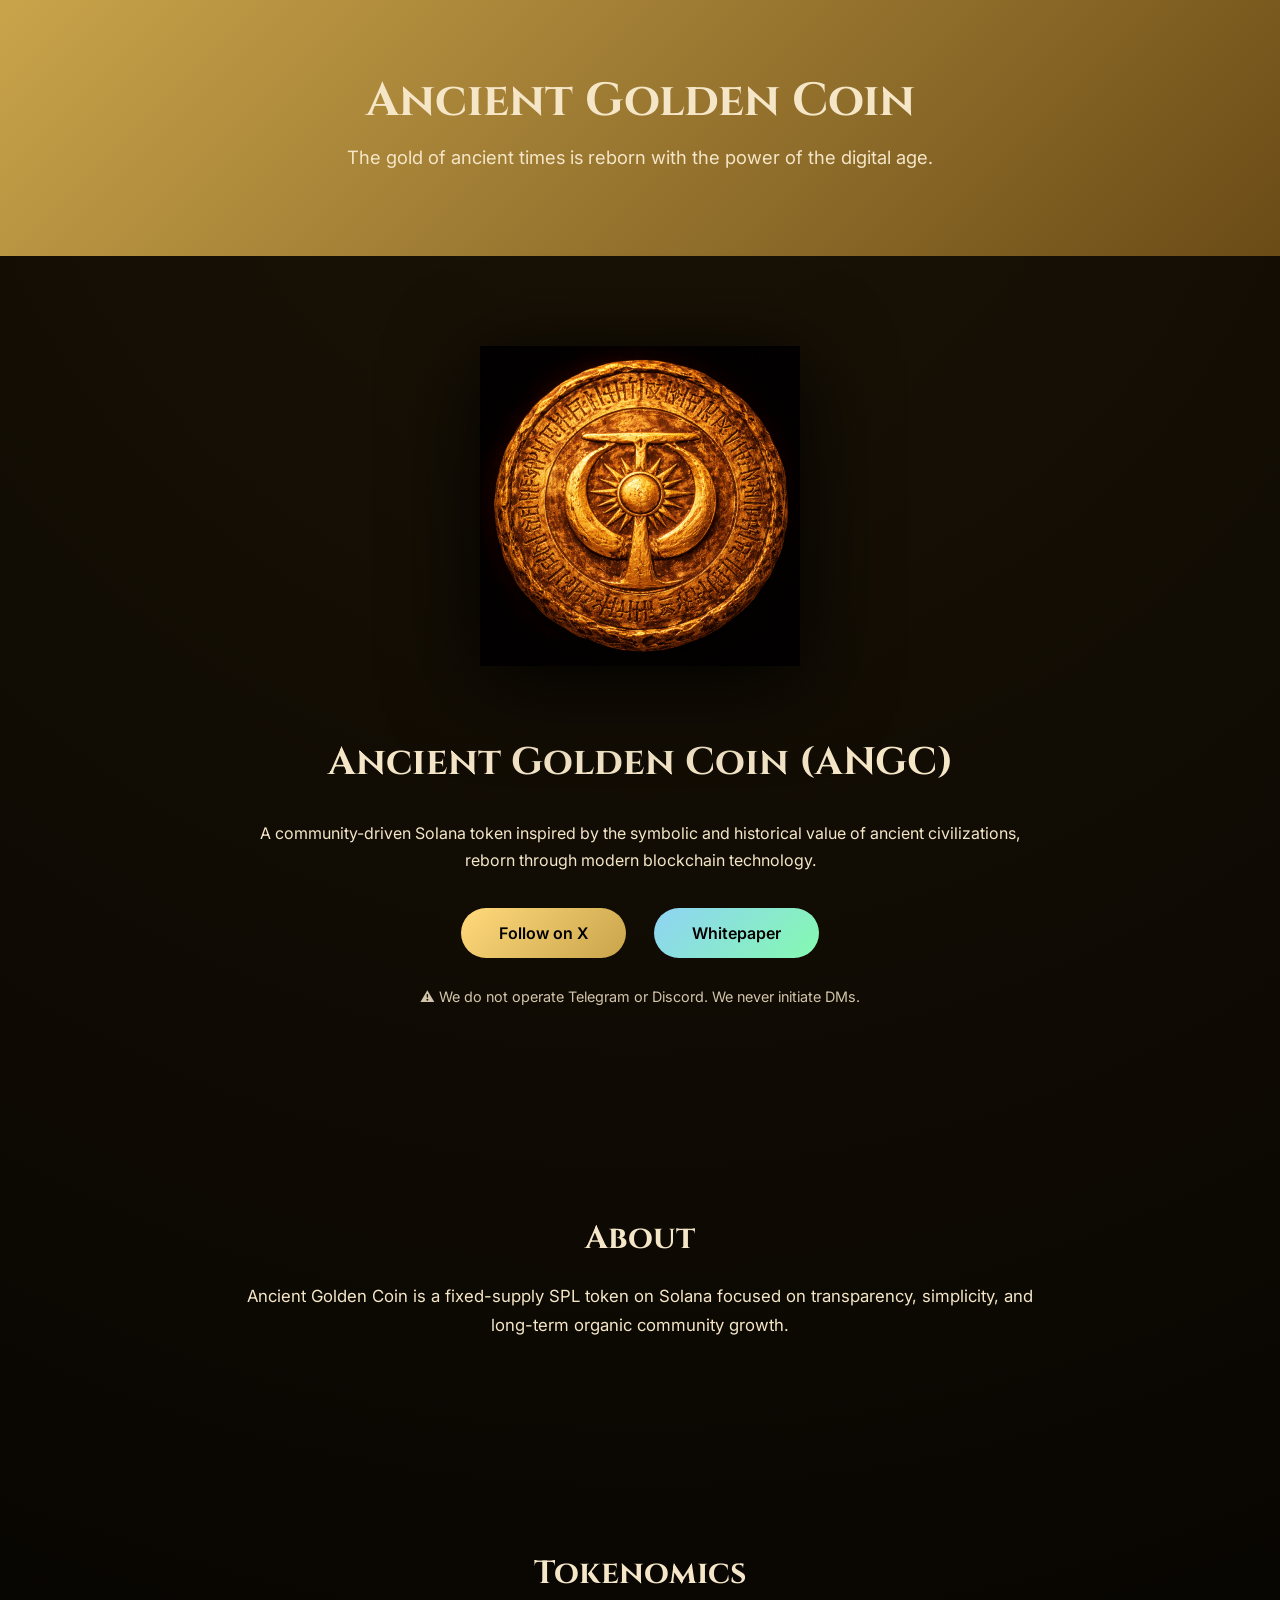
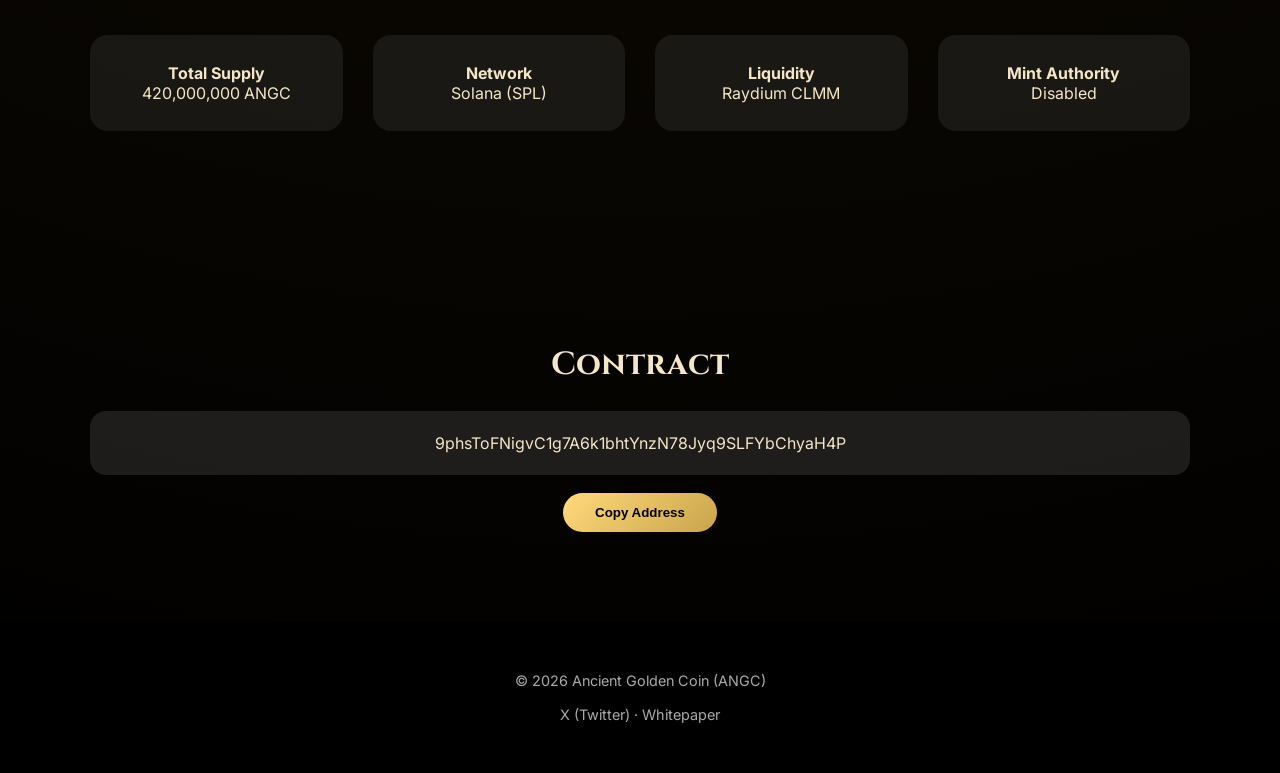
==== index.html @ f906098a "Create index.html" ====
<!DOCTYPE html>
<html lang="en">
<head>
<meta charset="UTF-8">

<title>Ancient Golden Coin (ANGC) | Solana Community Token</title>

<meta name="viewport" content="width=device-width, initial-scale=1.0">
<meta name="description" content="Ancient Golden Coin (ANGC) is a Solana-based community token inspired by ancient civilizations and the timeless value of gold.">
<meta name="keywords" content="Ancient Golden Coin, ANGC, Solana token, Solana meme coin, SPL token">

<!-- Open Graph / Social -->
<meta property="og:title" content="Ancient Golden Coin (ANGC)">
<meta property="og:description" content="A Solana-based community token inspired by ancient civilizations.">
<meta property="og:image" content="https://angccoin.com/logo.png">
<meta property="og:url" content="https://angccoin.com">
<meta name="twitter:card" content="summary_large_image">

<!-- Favicon -->
<link rel="icon" href="favicon.ico" type="image/x-icon">

<!-- Fonts -->
<link href="https://fonts.googleapis.com/css2?family=Cinzel:wght@600;700&family=Inter:wght@400;600&display=swap" rel="stylesheet">

<style>
body {
  margin: 0;
  font-family: 'Inter', sans-serif;
  background: radial-gradient(circle at top, #1b1306, #000);
  color: #f5e6c8;
}

header {
  background: linear-gradient(135deg, #c9a44b, #6b4b16);
  padding: 70px 20px;
  text-align: center;
}

header h1 {
  font-family: 'Cinzel', serif;
  font-size: 2.9rem;
  margin: 0;
}

header p {
  margin-top: 14px;
  font-size: 1.15rem;
}

section {
  padding: 90px 20px;
}

.container {
  max-width: 1100px;
  margin: auto;
  text-align: center;
}

.hero img {
  max-width: 320px;
  margin-bottom: 35px;
  filter: drop-shadow(0 16px 45px rgba(0,0,0,0.9));
}

.hero h2 {
  font-family: 'Cinzel', serif;
  font-size: 2.4rem;
}

.hero p {
  max-width: 760px;
  margin: 22px auto;
  line-height: 1.7;
}

.notice {
  font-size: 0.9rem;
  opacity: 0.85;
  margin-top: 18px;
}

.btn {
  display: inline-block;
  margin: 12px;
  padding: 15px 38px;
  border-radius: 999px;
  font-weight: 600;
  text-decoration: none;
  color: #000;
  background: linear-gradient(135deg, #ffd97b, #c9a44b);
}

.btn.alt {
  background: linear-gradient(135deg, #8fd3f4, #84fab0);
}

.section-title {
  font-family: 'Cinzel', serif;
  font-size: 2rem;
  margin-bottom: 22px;
}

.section-text {
  max-width: 820px;
  margin: auto;
  line-height: 1.7;
  font-size: 1.05rem;
}

.tokenomics {
  display: grid;
  grid-template-columns: repeat(auto-fit, minmax(240px, 1fr));
  gap: 30px;
  margin-top: 40px;
}

.token-box {
  background: rgba(255,255,255,0.07);
  padding: 28px;
  border-radius: 18px;
}

.contract-box {
  background: rgba(255,255,255,0.1);
  padding: 22px;
  border-radius: 16px;
  margin-top: 25px;
  word-break: break-all;
}

.copy-btn {
  margin-top: 18px;
  padding: 12px 32px;
  border: none;
  border-radius: 999px;
  font-weight: 600;
  cursor: pointer;
  background: linear-gradient(135deg, #ffd97b, #c9a44b);
}

.copy-btn:hover {
  opacity: 0.9;
}

footer {
  background: #000;
  padding: 50px 20px;
  text-align: center;
  font-size: 0.9rem;
  color: #aaa;
}

footer a {
  color: #aaa;
  text-decoration: none;
}
</style>
</head>

<body>

<header>
  <h1>Ancient Golden Coin</h1>
  <p>The gold of ancient times is reborn with the power of the digital age.</p>
</header>

<section class="hero">
  <div class="container">
    <img src="logo.png" alt="Ancient Golden Coin Logo">

    <h2>Ancient Golden Coin (ANGC)</h2>
    <p>
      A community-driven Solana token inspired by the symbolic and historical value
      of ancient civilizations, reborn through modern blockchain technology.
    </p>

    <a class="btn" href="https://x.com/angccoin" target="_blank">Follow on X</a>
    <a class="btn alt" href="https://angccoin.com/whitepaper.pdf" target="_blank">Whitepaper</a>

    <div class="notice">
      ⚠️ We do not operate Telegram or Discord. We never initiate DMs.
    </div>
  </div>
</section>

<section>
  <div class="container">
    <h3 class="section-title">About</h3>
    <p class="section-text">
      Ancient Golden Coin is a fixed-supply SPL token on Solana focused on transparency,
      simplicity, and long-term organic community growth.
    </p>
  </div>
</section>

<section>
  <div class="container">
    <h3 class="section-title">Tokenomics</h3>
    <div class="tokenomics">
      <div class="token-box"><strong>Total Supply</strong><br>420,000,000 ANGC</div>
      <div class="token-box"><strong>Network</strong><br>Solana (SPL)</div>
      <div class="token-box"><strong>Liquidity</strong><br>Raydium CLMM</div>
      <div class="token-box"><strong>Mint Authority</strong><br>Disabled</div>
    </div>
  </div>
</section>

<section>
  <div class="container">
    <h3 class="section-title">Contract</h3>
    <div class="contract-box" id="contract">
      9phsToFNigvC1g7A6k1bhtYnzN78Jyq9SLFYbChyaH4P
    </div>
    <button class="copy-btn" id="copyBtn" onclick="copyContract()">Copy Address</button>
  </div>
</section>

<footer>
  © 2026 Ancient Golden Coin (ANGC)<br><br>
  <a href="https://x.com/angccoin" target="_blank">X (Twitter)</a> ·
  <a href="https://angccoin.com/whitepaper.pdf" target="_blank">Whitepaper</a>
</footer>

<script>
function copyContract() {
  const text = document.getElementById("contract").innerText;
  navigator.clipboard.writeText(text);
  const btn = document.getElementById("copyBtn");
  btn.innerText = "Copied ✓";
  setTimeout(() => { btn.innerText = "Copy Address"; }, 2000);
}
</script>

</body>
</html>
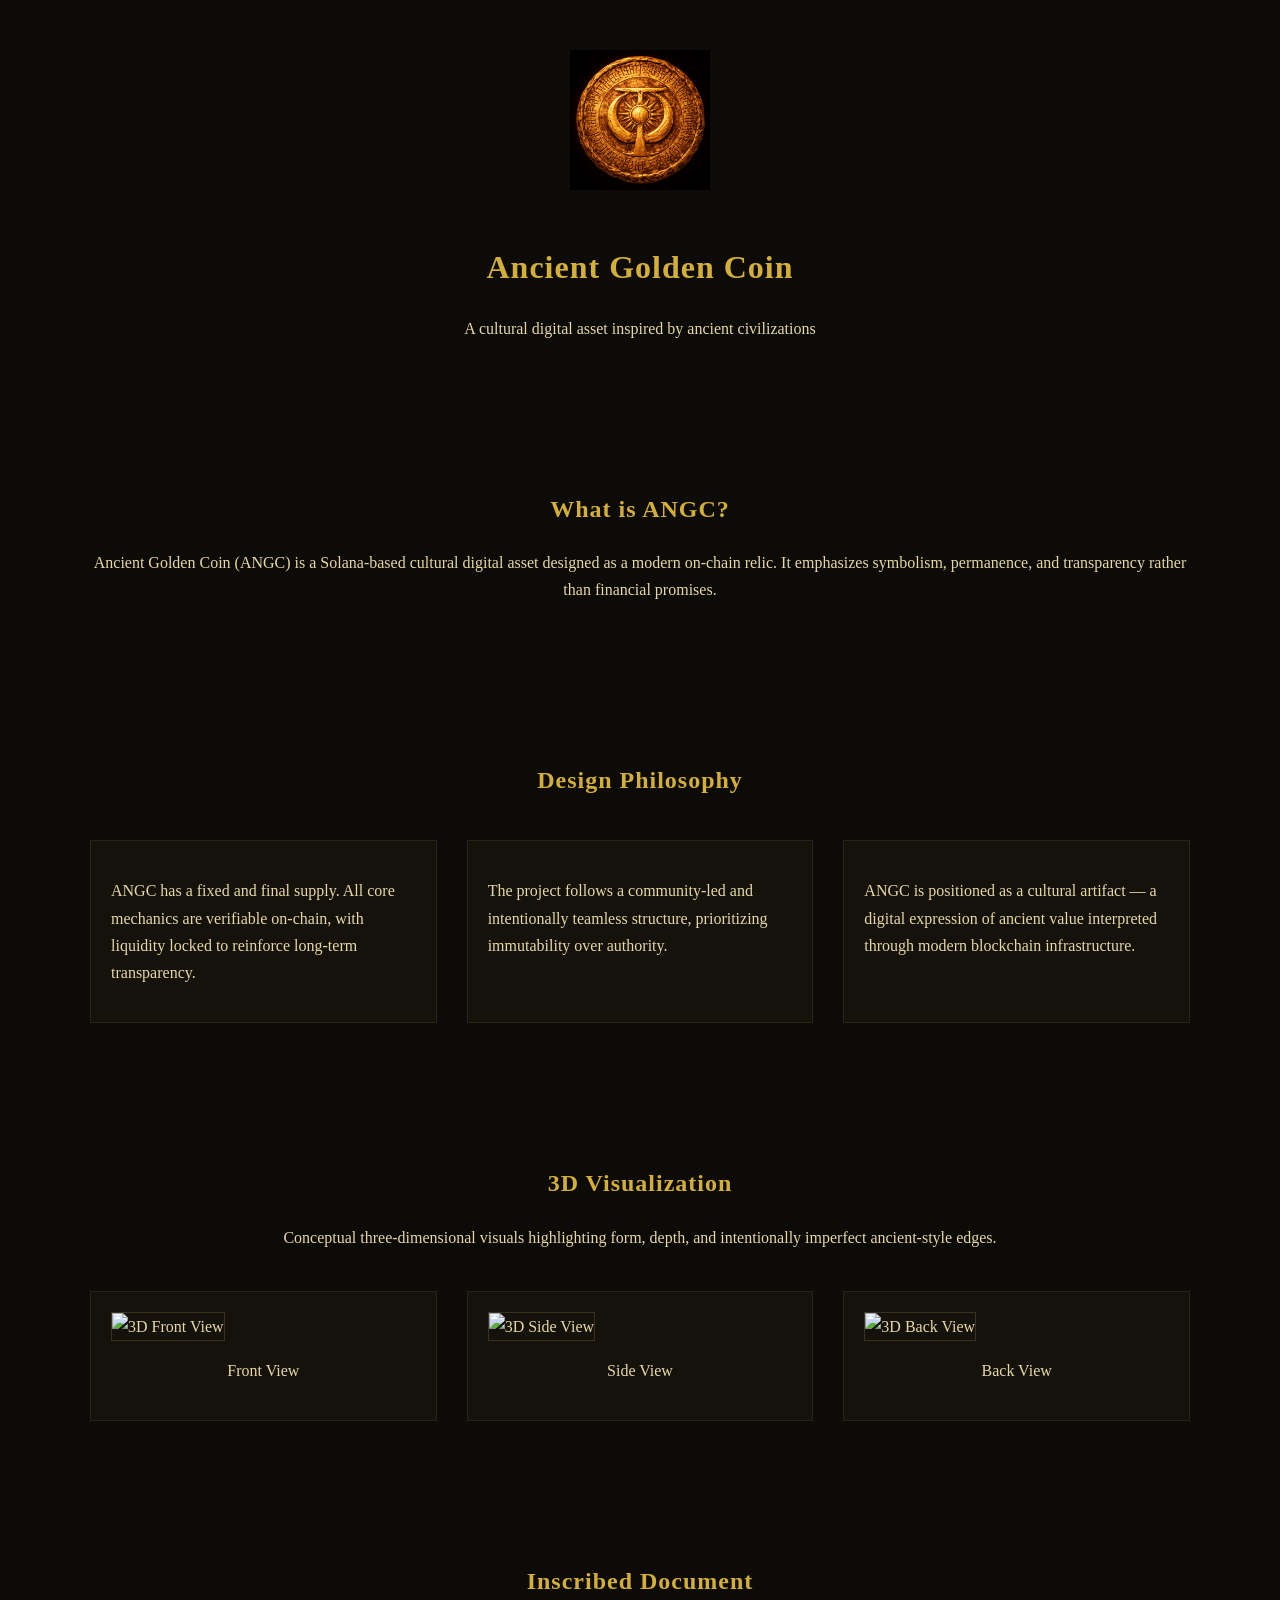
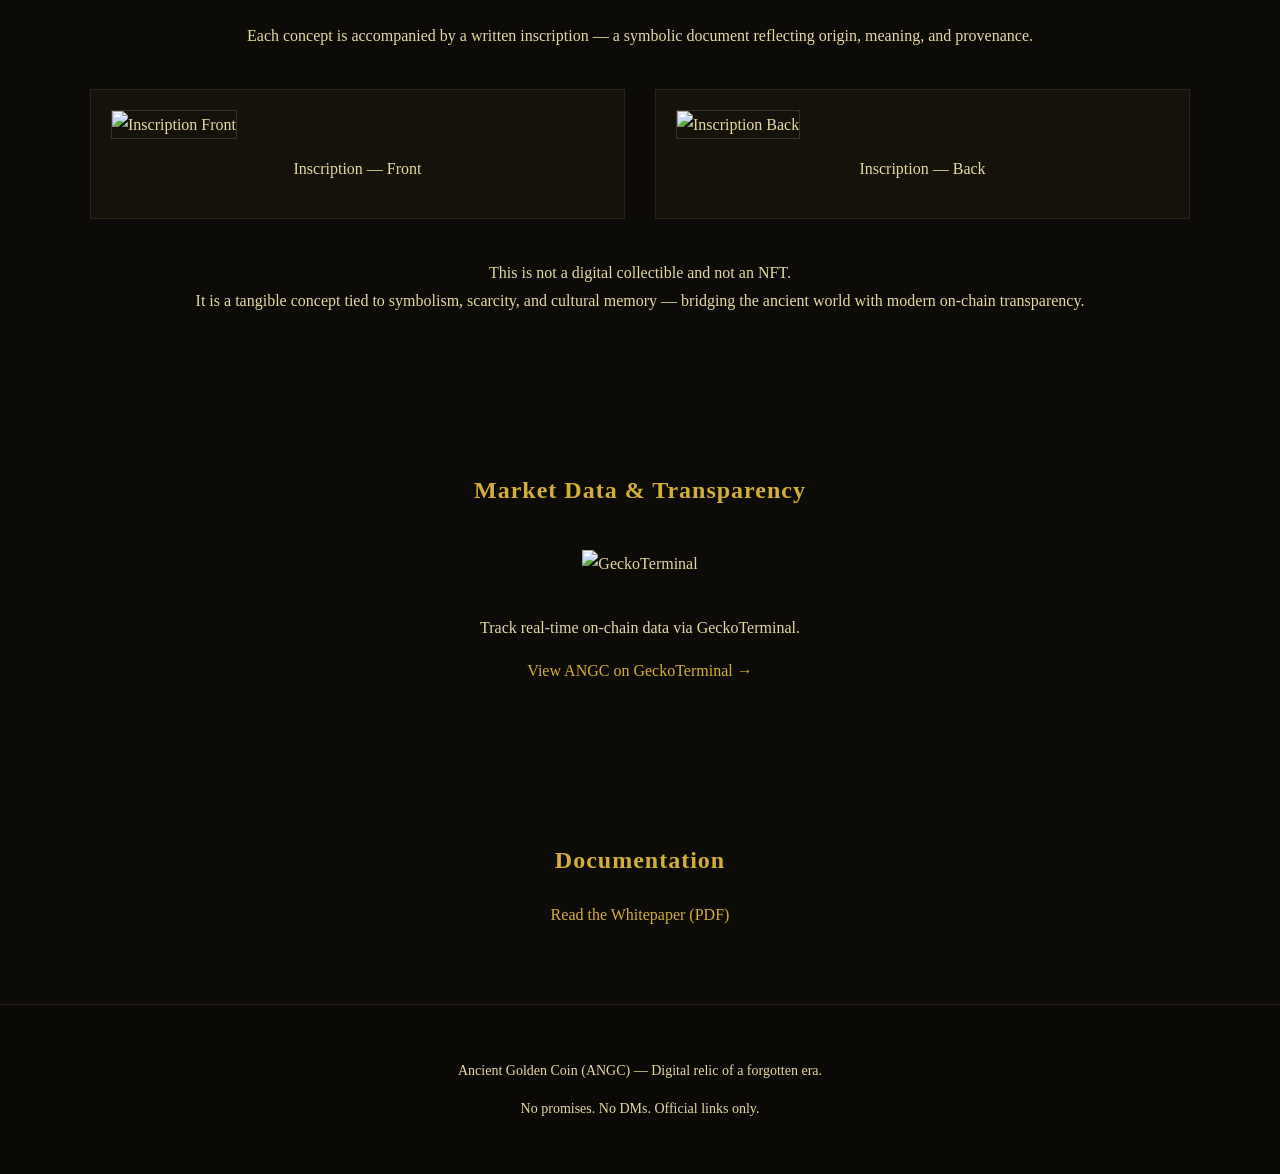
==== commit 9ce1d90a: "Create index.html" ====
--- a/index.html
+++ b/index.html
@@ -1,236 +1,190 @@
 <!DOCTYPE html>
 <html lang="en">
 <head>
-<meta charset="UTF-8">
+  <meta charset="UTF-8" />
+  <meta name="viewport" content="width=device-width, initial-scale=1.0"/>
+  <title>Ancient Golden Coin (ANGC)</title>
 
-<title>Ancient Golden Coin (ANGC) | Solana Community Token</title>
+  <link rel="icon" href="favicon.ico" />
+  <meta name="description" content="Ancient Golden Coin (ANGC) is a Solana-based cultural digital asset inspired by ancient civilizations. Fixed supply. LP locked.">
 
-<meta name="viewport" content="width=device-width, initial-scale=1.0">
-<meta name="description" content="Ancient Golden Coin (ANGC) is a Solana-based community token inspired by ancient civilizations and the timeless value of gold.">
-<meta name="keywords" content="Ancient Golden Coin, ANGC, Solana token, Solana meme coin, SPL token">
+  <style>
+    body {
+      margin: 0;
+      font-family: Georgia, serif;
+      background: #0d0b08;
+      color: #e6d8a3;
+      line-height: 1.7;
+    }
 
-<!-- Open Graph / Social -->
-<meta property="og:title" content="Ancient Golden Coin (ANGC)">
-<meta property="og:description" content="A Solana-based community token inspired by ancient civilizations.">
-<meta property="og:image" content="https://angccoin.com/logo.png">
-<meta property="og:url" content="https://angccoin.com">
-<meta name="twitter:card" content="summary_large_image">
+    a { color: #d4af37; text-decoration: none; }
 
-<!-- Favicon -->
-<link rel="icon" href="favicon.ico" type="image/x-icon">
+    header {
+      text-align: center;
+      padding: 50px 20px;
+    }
 
-<!-- Fonts -->
-<link href="https://fonts.googleapis.com/css2?family=Cinzel:wght@600;700&family=Inter:wght@400;600&display=swap" rel="stylesheet">
+    header img {
+      max-width: 140px;
+      margin-bottom: 20px;
+    }
 
-<style>
-body {
-  margin: 0;
-  font-family: 'Inter', sans-serif;
-  background: radial-gradient(circle at top, #1b1306, #000);
-  color: #f5e6c8;
-}
+    section {
+      max-width: 1100px;
+      margin: auto;
+      padding: 60px 20px;
+    }
 
-header {
-  background: linear-gradient(135deg, #c9a44b, #6b4b16);
-  padding: 70px 20px;
-  text-align: center;
-}
+    h1, h2 {
+      color: #d4af37;
+      letter-spacing: 1px;
+      text-align: center;
+    }
 
-header h1 {
-  font-family: 'Cinzel', serif;
-  font-size: 2.9rem;
-  margin: 0;
-}
+    .center { text-align: center; }
 
-header p {
-  margin-top: 14px;
-  font-size: 1.15rem;
-}
+    .grid {
+      display: grid;
+      grid-template-columns: repeat(auto-fit, minmax(260px, 1fr));
+      gap: 30px;
+      margin-top: 40px;
+    }
 
-section {
-  padding: 90px 20px;
-}
+    .card {
+      background: #15120c;
+      padding: 20px;
+      border: 1px solid #2a2416;
+    }
 
-.container {
-  max-width: 1100px;
-  margin: auto;
-  text-align: center;
-}
+    .card img {
+      width: 100%;
+      border: 1px solid #3a321f;
+    }
 
-.hero img {
-  max-width: 320px;
-  margin-bottom: 35px;
-  filter: drop-shadow(0 16px 45px rgba(0,0,0,0.9));
-}
-
-.hero h2 {
-  font-family: 'Cinzel', serif;
-  font-size: 2.4rem;
-}
-
-.hero p {
-  max-width: 760px;
-  margin: 22px auto;
-  line-height: 1.7;
-}
-
-.notice {
-  font-size: 0.9rem;
-  opacity: 0.85;
-  margin-top: 18px;
-}
-
-.btn {
-  display: inline-block;
-  margin: 12px;
-  padding: 15px 38px;
-  border-radius: 999px;
-  font-weight: 600;
-  text-decoration: none;
-  color: #000;
-  background: linear-gradient(135deg, #ffd97b, #c9a44b);
-}
-
-.btn.alt {
-  background: linear-gradient(135deg, #8fd3f4, #84fab0);
-}
-
-.section-title {
-  font-family: 'Cinzel', serif;
-  font-size: 2rem;
-  margin-bottom: 22px;
-}
-
-.section-text {
-  max-width: 820px;
-  margin: auto;
-  line-height: 1.7;
-  font-size: 1.05rem;
-}
-
-.tokenomics {
-  display: grid;
-  grid-template-columns: repeat(auto-fit, minmax(240px, 1fr));
-  gap: 30px;
-  margin-top: 40px;
-}
-
-.token-box {
-  background: rgba(255,255,255,0.07);
-  padding: 28px;
-  border-radius: 18px;
-}
-
-.contract-box {
-  background: rgba(255,255,255,0.1);
-  padding: 22px;
-  border-radius: 16px;
-  margin-top: 25px;
-  word-break: break-all;
-}
-
-.copy-btn {
-  margin-top: 18px;
-  padding: 12px 32px;
-  border: none;
-  border-radius: 999px;
-  font-weight: 600;
-  cursor: pointer;
-  background: linear-gradient(135deg, #ffd97b, #c9a44b);
-}
-
-.copy-btn:hover {
-  opacity: 0.9;
-}
-
-footer {
-  background: #000;
-  padding: 50px 20px;
-  text-align: center;
-  font-size: 0.9rem;
-  color: #aaa;
-}
-
-footer a {
-  color: #aaa;
-  text-decoration: none;
-}
-</style>
+    footer {
+      background: #0b0906;
+      border-top: 1px solid #2a2416;
+      padding: 40px 20px;
+      text-align: center;
+      font-size: 14px;
+    }
+  </style>
 </head>
 
 <body>
 
 <header>
+  <img src="logo.png" alt="ANGC Logo">
   <h1>Ancient Golden Coin</h1>
-  <p>The gold of ancient times is reborn with the power of the digital age.</p>
+  <p>A cultural digital asset inspired by ancient civilizations</p>
 </header>
 
-<section class="hero">
-  <div class="container">
-    <img src="logo.png" alt="Ancient Golden Coin Logo">
+<section>
+  <h2>What is ANGC?</h2>
+  <p class="center">
+    Ancient Golden Coin (ANGC) is a Solana-based cultural digital asset designed as a modern on-chain relic.
+    It emphasizes symbolism, permanence, and transparency rather than financial promises.
+  </p>
+</section>
 
-    <h2>Ancient Golden Coin (ANGC)</h2>
-    <p>
-      A community-driven Solana token inspired by the symbolic and historical value
-      of ancient civilizations, reborn through modern blockchain technology.
-    </p>
-
-    <a class="btn" href="https://x.com/angccoin" target="_blank">Follow on X</a>
-    <a class="btn alt" href="https://angccoin.com/whitepaper.pdf" target="_blank">Whitepaper</a>
-
-    <div class="notice">
-      ⚠️ We do not operate Telegram or Discord. We never initiate DMs.
+<section>
+  <h2>Design Philosophy</h2>
+  <div class="grid">
+    <div class="card">
+      <p>
+        ANGC has a fixed and final supply. All core mechanics are verifiable on-chain,
+        with liquidity locked to reinforce long-term transparency.
+      </p>
+    </div>
+    <div class="card">
+      <p>
+        The project follows a community-led and intentionally teamless structure,
+        prioritizing immutability over authority.
+      </p>
+    </div>
+    <div class="card">
+      <p>
+        ANGC is positioned as a cultural artifact — a digital expression of ancient value
+        interpreted through modern blockchain infrastructure.
+      </p>
     </div>
   </div>
 </section>
 
 <section>
-  <div class="container">
-    <h3 class="section-title">About</h3>
-    <p class="section-text">
-      Ancient Golden Coin is a fixed-supply SPL token on Solana focused on transparency,
-      simplicity, and long-term organic community growth.
-    </p>
-  </div>
-</section>
+  <h2>3D Visualization</h2>
+  <p class="center">
+    Conceptual three-dimensional visuals highlighting form, depth,
+    and intentionally imperfect ancient-style edges.
+  </p>
 
-<section>
-  <div class="container">
-    <h3 class="section-title">Tokenomics</h3>
-    <div class="tokenomics">
-      <div class="token-box"><strong>Total Supply</strong><br>420,000,000 ANGC</div>
-      <div class="token-box"><strong>Network</strong><br>Solana (SPL)</div>
-      <div class="token-box"><strong>Liquidity</strong><br>Raydium CLMM</div>
-      <div class="token-box"><strong>Mint Authority</strong><br>Disabled</div>
+  <div class="grid">
+    <div class="card">
+      <img src="coin-3d-front.png" alt="3D Front View">
+      <p class="center">Front View</p>
+    </div>
+    <div class="card">
+      <img src="coin-3d-side.png" alt="3D Side View">
+      <p class="center">Side View</p>
+    </div>
+    <div class="card">
+      <img src="coin-3d-back.png" alt="3D Back View">
+      <p class="center">Back View</p>
     </div>
   </div>
 </section>
 
 <section>
-  <div class="container">
-    <h3 class="section-title">Contract</h3>
-    <div class="contract-box" id="contract">
-      9phsToFNigvC1g7A6k1bhtYnzN78Jyq9SLFYbChyaH4P
+  <h2>Inscribed Document</h2>
+  <p class="center">
+    Each concept is accompanied by a written inscription — a symbolic document
+    reflecting origin, meaning, and provenance.
+  </p>
+
+  <div class="grid">
+    <div class="card">
+      <img src="paper-front.png" alt="Inscription Front">
+      <p class="center">Inscription — Front</p>
     </div>
-    <button class="copy-btn" id="copyBtn" onclick="copyContract()">Copy Address</button>
+    <div class="card">
+      <img src="paper-back.png" alt="Inscription Back">
+      <p class="center">Inscription — Back</p>
+    </div>
   </div>
+
+  <p class="center" style="margin-top:40px;">
+    This is not a digital collectible and not an NFT.<br>
+    It is a tangible concept tied to symbolism, scarcity, and cultural memory —
+    bridging the ancient world with modern on-chain transparency.
+  </p>
+</section>
+
+<section class="center">
+  <h2>Market Data & Transparency</h2>
+  <img src="geckoterminal.png" alt="GeckoTerminal" style="max-width:180px;margin:20px 0;">
+  <p>
+    Track real-time on-chain data via GeckoTerminal.
+  </p>
+  <p>
+    <a href="https://www.geckoterminal.com/solana/pools/FCtckU1yLwKKxutJ29KQoKj6nJToXqR6PaHQusU8aA6c" target="_blank">
+      View ANGC on GeckoTerminal →
+    </a>
+  </p>
+</section>
+
+<section class="center">
+  <h2>Documentation</h2>
+  <p>
+    <a href="whitepaper.pdf" target="_blank">
+      Read the Whitepaper (PDF)
+    </a>
+  </p>
 </section>
 
 <footer>
-  © 2026 Ancient Golden Coin (ANGC)<br><br>
-  <a href="https://x.com/angccoin" target="_blank">X (Twitter)</a> ·
-  <a href="https://angccoin.com/whitepaper.pdf" target="_blank">Whitepaper</a>
+  <p>Ancient Golden Coin (ANGC) — Digital relic of a forgotten era.</p>
+  <p>No promises. No DMs. Official links only.</p>
 </footer>
-
-<script>
-function copyContract() {
-  const text = document.getElementById("contract").innerText;
-  navigator.clipboard.writeText(text);
-  const btn = document.getElementById("copyBtn");
-  btn.innerText = "Copied ✓";
-  setTimeout(() => { btn.innerText = "Copy Address"; }, 2000);
-}
-</script>
 
 </body>
 </html>
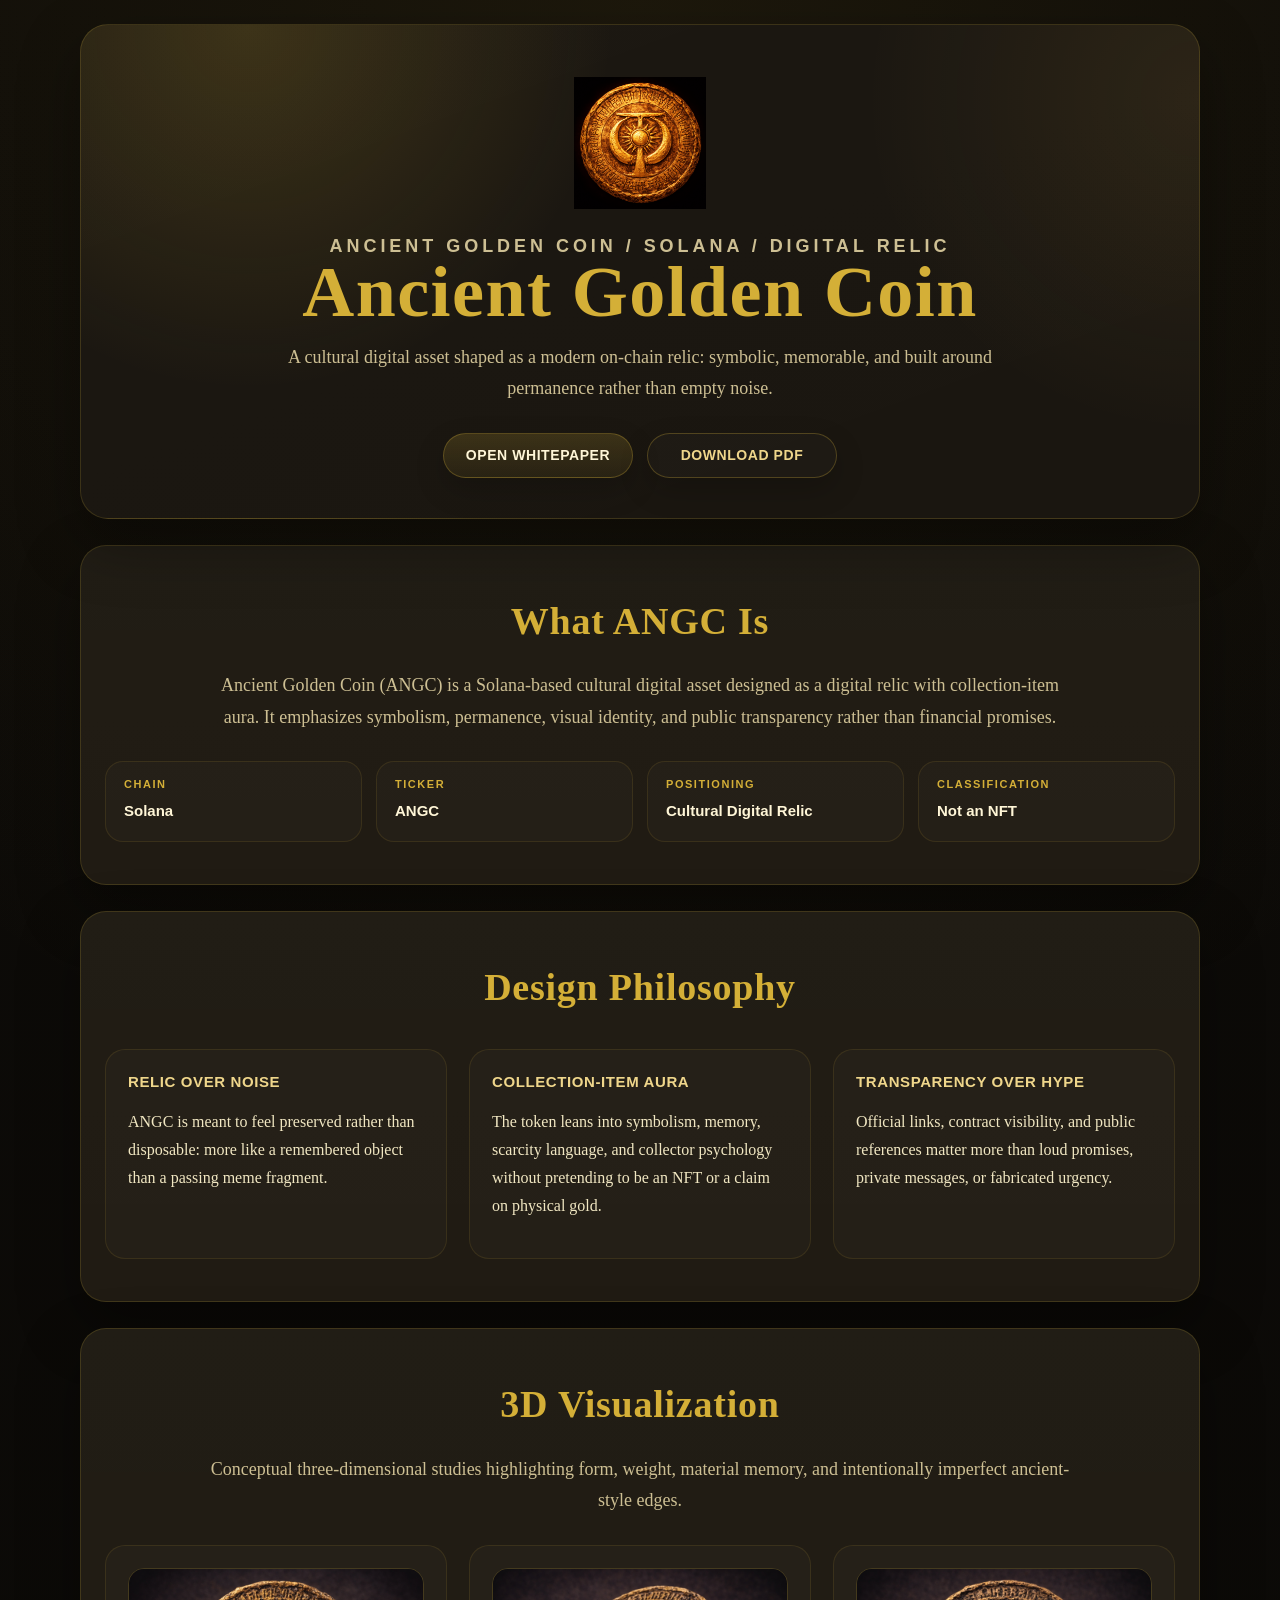
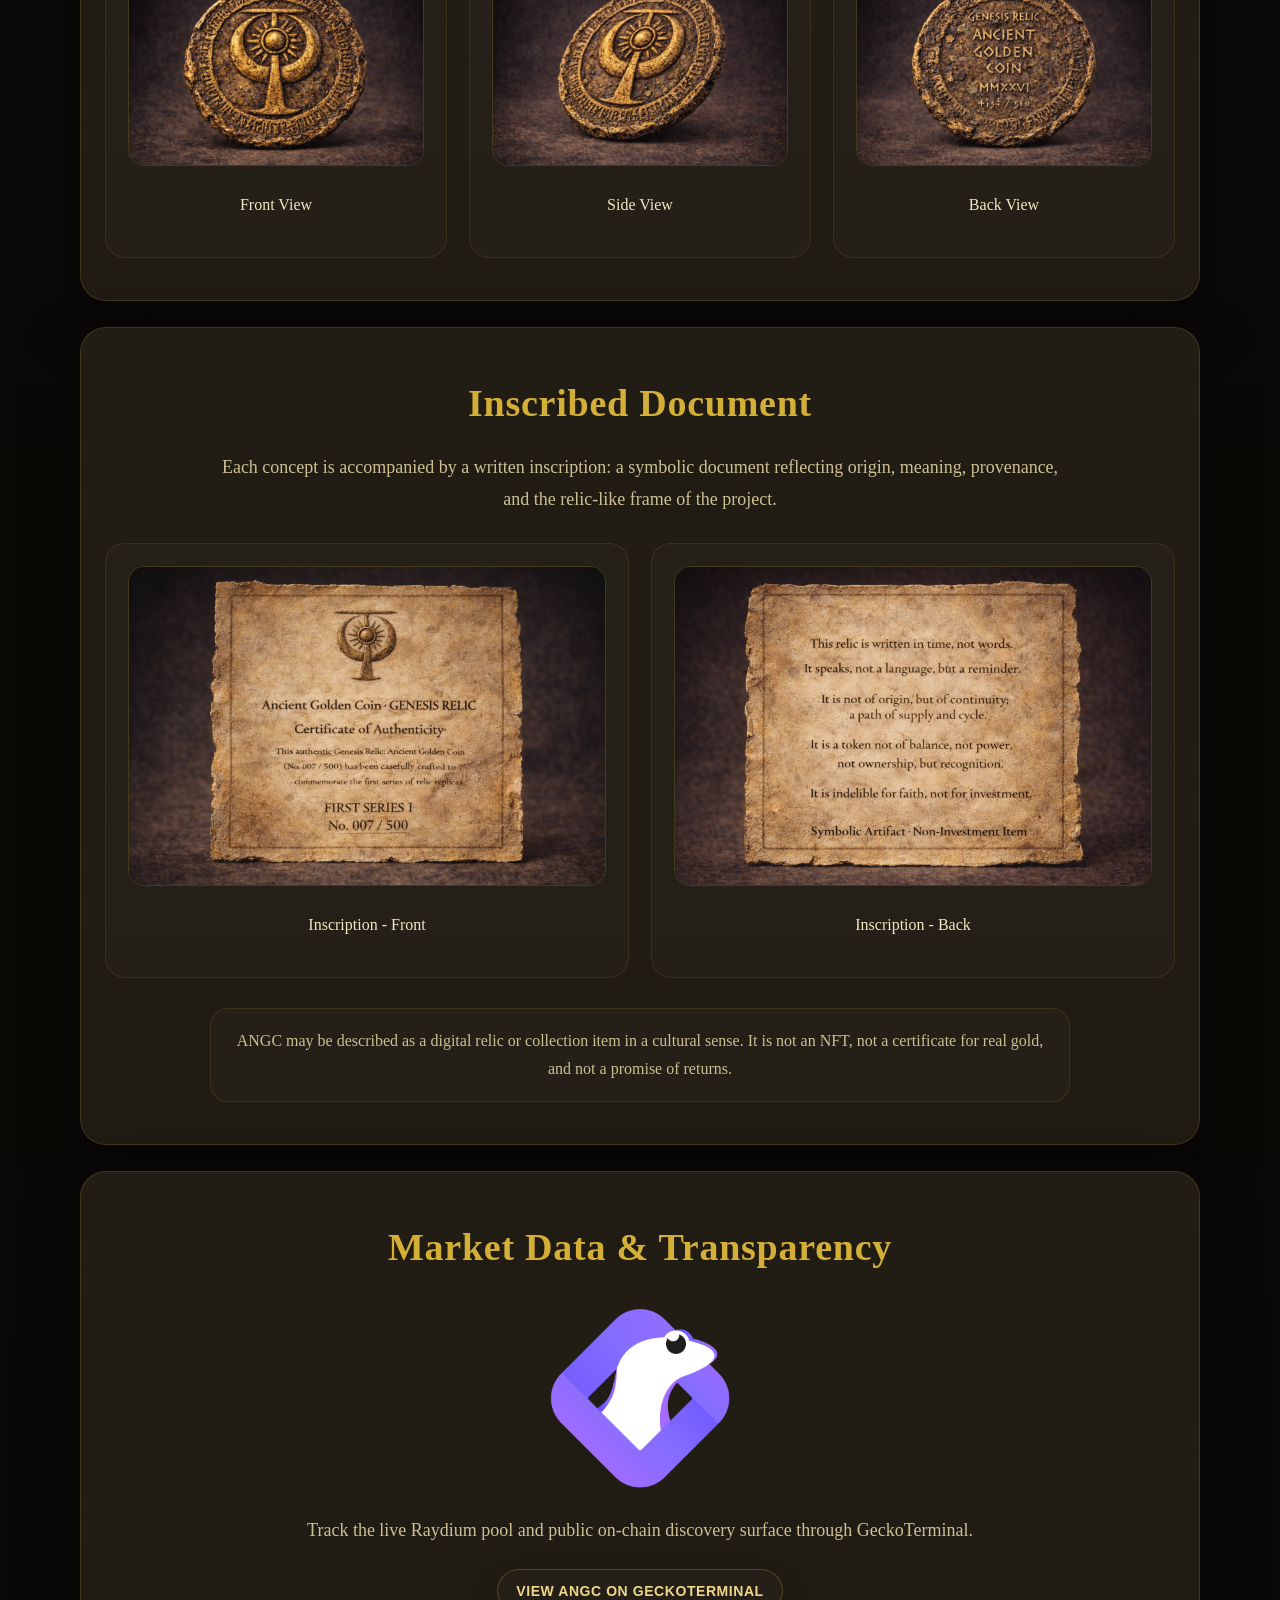
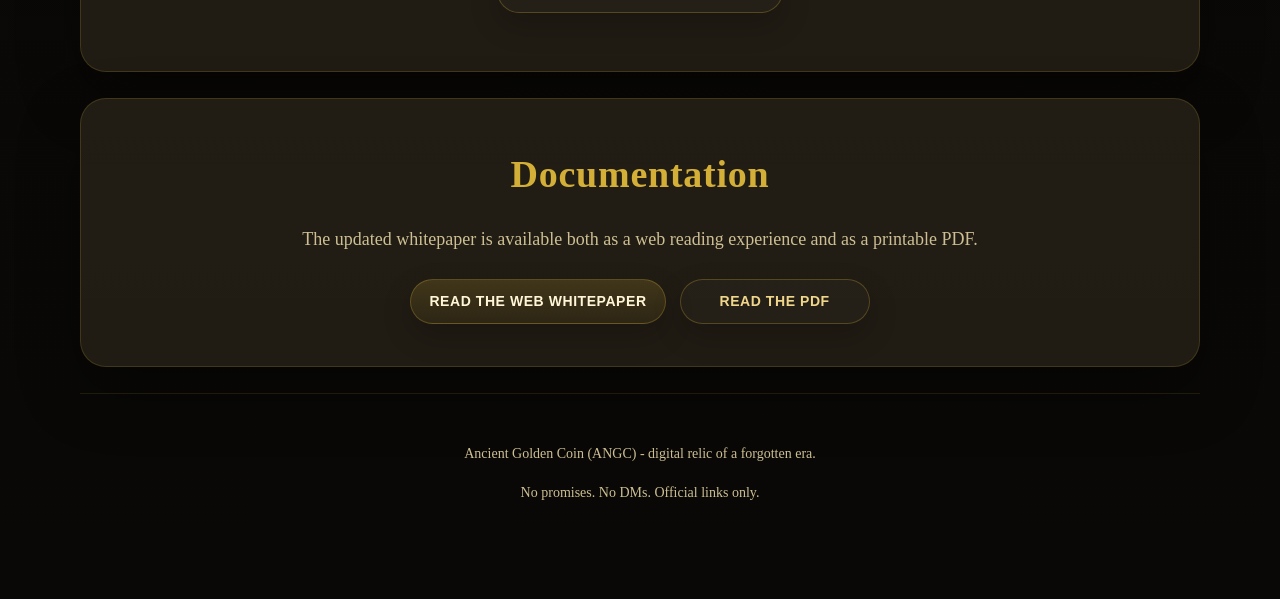
==== commit 8853a200: "Refresh ANGC site and whitepaper" ====
--- a/index.html
+++ b/index.html
@@ -2,189 +2,400 @@
 <html lang="en">
 <head>
   <meta charset="UTF-8" />
-  <meta name="viewport" content="width=device-width, initial-scale=1.0"/>
+  <meta name="viewport" content="width=device-width, initial-scale=1.0" />
   <title>Ancient Golden Coin (ANGC)</title>
-
   <link rel="icon" href="favicon.ico" />
-  <meta name="description" content="Ancient Golden Coin (ANGC) is a Solana-based cultural digital asset inspired by ancient civilizations. Fixed supply. LP locked.">
+  <meta
+    name="description"
+    content="Ancient Golden Coin (ANGC) is a Solana-based digital relic and collection-item style cultural asset inspired by ancient civilizations."
+  />
 
   <style>
+    :root {
+      --bg: #0d0b08;
+      --bg-2: #120f0b;
+      --panel: #17130d;
+      --panel-2: #1d1810;
+      --line: rgba(212, 175, 55, 0.18);
+      --gold: #d4af37;
+      --gold-soft: #efd68b;
+      --text: #f1e7c2;
+      --muted: #cdbf93;
+      --shadow: 0 24px 60px rgba(0, 0, 0, 0.35);
+    }
+
+    * {
+      box-sizing: border-box;
+    }
+
     body {
       margin: 0;
-      font-family: Georgia, serif;
-      background: #0d0b08;
-      color: #e6d8a3;
-      line-height: 1.7;
-    }
-
-    a { color: #d4af37; text-decoration: none; }
-
-    header {
+      font-family: Georgia, "Times New Roman", serif;
+      background:
+        radial-gradient(circle at top, rgba(212, 175, 55, 0.08), transparent 30%),
+        linear-gradient(180deg, var(--bg) 0%, #090806 100%);
+      color: var(--text);
+      line-height: 1.75;
+    }
+
+    a {
+      color: var(--gold);
+      text-decoration: none;
+    }
+
+    a:hover {
+      text-decoration: underline;
+    }
+
+    .shell {
+      max-width: 1160px;
+      margin: 0 auto;
+      padding: 24px 20px 80px;
+    }
+
+    .hero {
+      position: relative;
+      overflow: hidden;
+      border: 1px solid var(--line);
+      border-radius: 28px;
+      padding: 52px 32px 40px;
+      background:
+        radial-gradient(circle at 15% 0%, rgba(212, 175, 55, 0.18), transparent 34%),
+        radial-gradient(circle at 100% 15%, rgba(255, 200, 90, 0.08), transparent 28%),
+        linear-gradient(160deg, rgba(255, 255, 255, 0.02), rgba(255, 255, 255, 0.01)),
+        var(--panel);
+      box-shadow: var(--shadow);
       text-align: center;
-      padding: 50px 20px;
-    }
-
-    header img {
-      max-width: 140px;
-      margin-bottom: 20px;
+    }
+
+    .hero img {
+      width: 132px;
+      max-width: 42vw;
+      margin-bottom: 18px;
+    }
+
+    .eyebrow {
+      margin: 0 0 14px;
+      color: var(--gold);
+      font: 700 12px/1.2 "Segoe UI", sans-serif;
+      letter-spacing: 0.22em;
+      text-transform: uppercase;
+    }
+
+    h1,
+    h2 {
+      margin: 0 0 16px;
+      color: var(--gold);
+      letter-spacing: 0.02em;
+      text-align: center;
+    }
+
+    h1 {
+      font-size: clamp(42px, 7vw, 72px);
+      line-height: 0.95;
+    }
+
+    h2 {
+      font-size: clamp(28px, 4vw, 38px);
+    }
+
+    .hero p {
+      max-width: 760px;
+      margin: 0 auto;
+      color: var(--muted);
+      font-size: 18px;
+    }
+
+    .hero-actions {
+      display: flex;
+      justify-content: center;
+      gap: 14px;
+      flex-wrap: wrap;
+      margin-top: 28px;
+    }
+
+    .button {
+      display: inline-flex;
+      align-items: center;
+      justify-content: center;
+      min-width: 190px;
+      padding: 13px 18px;
+      border-radius: 999px;
+      border: 1px solid rgba(212, 175, 55, 0.28);
+      background: linear-gradient(180deg, rgba(212, 175, 55, 0.18), rgba(212, 175, 55, 0.08));
+      color: #fff6d7;
+      font: 700 14px/1.2 "Segoe UI", sans-serif;
+      letter-spacing: 0.04em;
+      text-transform: uppercase;
+      text-decoration: none;
+      box-shadow: 0 12px 30px rgba(0, 0, 0, 0.18);
+    }
+
+    .button.secondary {
+      background: rgba(255, 255, 255, 0.02);
+      color: var(--gold-soft);
     }
 
     section {
-      max-width: 1100px;
-      margin: auto;
-      padding: 60px 20px;
-    }
-
-    h1, h2 {
-      color: #d4af37;
-      letter-spacing: 1px;
+      margin-top: 26px;
+      border: 1px solid var(--line);
+      border-radius: 26px;
+      padding: 42px 24px;
+      background: linear-gradient(180deg, rgba(255, 255, 255, 0.02), rgba(255, 255, 255, 0.01)), var(--panel-2);
+      box-shadow: var(--shadow);
+    }
+
+    .center {
       text-align: center;
     }
 
-    .center { text-align: center; }
+    .lead {
+      max-width: 860px;
+      margin: 0 auto;
+      color: var(--muted);
+      font-size: 18px;
+    }
 
     .grid {
       display: grid;
-      grid-template-columns: repeat(auto-fit, minmax(260px, 1fr));
-      gap: 30px;
-      margin-top: 40px;
+      grid-template-columns: repeat(auto-fit, minmax(240px, 1fr));
+      gap: 22px;
+      margin-top: 28px;
     }
 
     .card {
-      background: #15120c;
-      padding: 20px;
-      border: 1px solid #2a2416;
+      background: rgba(255, 255, 255, 0.02);
+      padding: 22px;
+      border: 1px solid rgba(212, 175, 55, 0.12);
+      border-radius: 20px;
+    }
+
+    .card strong {
+      display: block;
+      margin-bottom: 8px;
+      color: var(--gold-soft);
+      font: 700 15px/1.35 "Segoe UI", sans-serif;
+      letter-spacing: 0.04em;
+      text-transform: uppercase;
     }
 
     .card img {
       width: 100%;
-      border: 1px solid #3a321f;
+      border: 1px solid rgba(212, 175, 55, 0.18);
+      border-radius: 16px;
+    }
+
+    .meta-strip {
+      display: grid;
+      grid-template-columns: repeat(auto-fit, minmax(220px, 1fr));
+      gap: 14px;
+      margin-top: 28px;
+    }
+
+    .meta-box {
+      padding: 16px 18px;
+      border-radius: 18px;
+      border: 1px solid rgba(212, 175, 55, 0.12);
+      background: rgba(255, 255, 255, 0.02);
+    }
+
+    .meta-box span {
+      display: block;
+      margin-bottom: 6px;
+      color: var(--gold);
+      font: 700 11px/1.2 "Segoe UI", sans-serif;
+      letter-spacing: 0.14em;
+      text-transform: uppercase;
+    }
+
+    .meta-box strong {
+      color: #fff6d7;
+      font: 700 15px/1.4 "Segoe UI", sans-serif;
+    }
+
+    .disclaimer {
+      max-width: 860px;
+      margin: 30px auto 0;
+      padding: 18px 20px;
+      border-radius: 18px;
+      border: 1px solid rgba(212, 175, 55, 0.14);
+      background: rgba(255, 255, 255, 0.02);
+      color: var(--muted);
+      text-align: center;
     }
 
     footer {
-      background: #0b0906;
-      border-top: 1px solid #2a2416;
-      padding: 40px 20px;
+      margin-top: 26px;
+      border-top: 1px solid rgba(212, 175, 55, 0.12);
+      padding: 34px 20px 0;
       text-align: center;
       font-size: 14px;
+      color: var(--muted);
+    }
+
+    @media (max-width: 720px) {
+      .shell {
+        padding: 14px 14px 56px;
+      }
+
+      .hero,
+      section {
+        border-radius: 22px;
+      }
+
+      .hero {
+        padding: 34px 18px 30px;
+      }
+
+      section {
+        padding: 28px 16px;
+      }
     }
   </style>
 </head>
 
 <body>
-
-<header>
-  <img src="logo.png" alt="ANGC Logo">
-  <h1>Ancient Golden Coin</h1>
-  <p>A cultural digital asset inspired by ancient civilizations</p>
-</header>
-
-<section>
-  <h2>What is ANGC?</h2>
-  <p class="center">
-    Ancient Golden Coin (ANGC) is a Solana-based cultural digital asset designed as a modern on-chain relic.
-    It emphasizes symbolism, permanence, and transparency rather than financial promises.
-  </p>
-</section>
-
-<section>
-  <h2>Design Philosophy</h2>
-  <div class="grid">
-    <div class="card">
+  <main class="shell">
+    <header class="hero">
+      <img src="logo.png" alt="ANGC Logo" />
+      <p class="eyebrow">Ancient Golden Coin / Solana / Digital Relic</p>
+      <h1>Ancient Golden Coin</h1>
       <p>
-        ANGC has a fixed and final supply. All core mechanics are verifiable on-chain,
-        with liquidity locked to reinforce long-term transparency.
-      </p>
-    </div>
-    <div class="card">
-      <p>
-        The project follows a community-led and intentionally teamless structure,
-        prioritizing immutability over authority.
-      </p>
-    </div>
-    <div class="card">
-      <p>
-        ANGC is positioned as a cultural artifact — a digital expression of ancient value
-        interpreted through modern blockchain infrastructure.
-      </p>
-    </div>
-  </div>
-</section>
-
-<section>
-  <h2>3D Visualization</h2>
-  <p class="center">
-    Conceptual three-dimensional visuals highlighting form, depth,
-    and intentionally imperfect ancient-style edges.
-  </p>
-
-  <div class="grid">
-    <div class="card">
-      <img src="coin-3d-front.png" alt="3D Front View">
-      <p class="center">Front View</p>
-    </div>
-    <div class="card">
-      <img src="coin-3d-side.png" alt="3D Side View">
-      <p class="center">Side View</p>
-    </div>
-    <div class="card">
-      <img src="coin-3d-back.png" alt="3D Back View">
-      <p class="center">Back View</p>
-    </div>
-  </div>
-</section>
-
-<section>
-  <h2>Inscribed Document</h2>
-  <p class="center">
-    Each concept is accompanied by a written inscription — a symbolic document
-    reflecting origin, meaning, and provenance.
-  </p>
-
-  <div class="grid">
-    <div class="card">
-      <img src="paper-front.png" alt="Inscription Front">
-      <p class="center">Inscription — Front</p>
-    </div>
-    <div class="card">
-      <img src="paper-back.png" alt="Inscription Back">
-      <p class="center">Inscription — Back</p>
-    </div>
-  </div>
-
-  <p class="center" style="margin-top:40px;">
-    This is not a digital collectible and not an NFT.<br>
-    It is a tangible concept tied to symbolism, scarcity, and cultural memory —
-    bridging the ancient world with modern on-chain transparency.
-  </p>
-</section>
-
-<section class="center">
-  <h2>Market Data & Transparency</h2>
-  <img src="geckoterminal.png" alt="GeckoTerminal" style="max-width:180px;margin:20px 0;">
-  <p>
-    Track real-time on-chain data via GeckoTerminal.
-  </p>
-  <p>
-    <a href="https://www.geckoterminal.com/solana/pools/FCtckU1yLwKKxutJ29KQoKj6nJToXqR6PaHQusU8aA6c" target="_blank">
-      View ANGC on GeckoTerminal →
-    </a>
-  </p>
-</section>
-
-<section class="center">
-  <h2>Documentation</h2>
-  <p>
-    <a href="whitepaper.pdf" target="_blank">
-      Read the Whitepaper (PDF)
-    </a>
-  </p>
-</section>
-
-<footer>
-  <p>Ancient Golden Coin (ANGC) — Digital relic of a forgotten era.</p>
-  <p>No promises. No DMs. Official links only.</p>
-</footer>
-
+        A cultural digital asset shaped as a modern on-chain relic: symbolic, memorable,
+        and built around permanence rather than empty noise.
+      </p>
+      <div class="hero-actions">
+        <a class="button" href="whitepaper/" target="_blank" rel="noopener">Open Whitepaper</a>
+        <a class="button secondary" href="whitepaper.pdf" target="_blank" rel="noopener">Download PDF</a>
+      </div>
+    </header>
+
+    <section>
+      <h2>What ANGC Is</h2>
+      <p class="lead center">
+        Ancient Golden Coin (ANGC) is a Solana-based cultural digital asset designed as a
+        digital relic with collection-item aura. It emphasizes symbolism, permanence, visual
+        identity, and public transparency rather than financial promises.
+      </p>
+      <div class="meta-strip">
+        <div class="meta-box">
+          <span>Chain</span>
+          <strong>Solana</strong>
+        </div>
+        <div class="meta-box">
+          <span>Ticker</span>
+          <strong>ANGC</strong>
+        </div>
+        <div class="meta-box">
+          <span>Positioning</span>
+          <strong>Cultural Digital Relic</strong>
+        </div>
+        <div class="meta-box">
+          <span>Classification</span>
+          <strong>Not an NFT</strong>
+        </div>
+      </div>
+    </section>
+
+    <section>
+      <h2>Design Philosophy</h2>
+      <div class="grid">
+        <div class="card">
+          <strong>Relic Over Noise</strong>
+          <p>
+            ANGC is meant to feel preserved rather than disposable: more like a remembered
+            object than a passing meme fragment.
+          </p>
+        </div>
+        <div class="card">
+          <strong>Collection-Item Aura</strong>
+          <p>
+            The token leans into symbolism, memory, scarcity language, and collector psychology
+            without pretending to be an NFT or a claim on physical gold.
+          </p>
+        </div>
+        <div class="card">
+          <strong>Transparency Over Hype</strong>
+          <p>
+            Official links, contract visibility, and public references matter more than loud
+            promises, private messages, or fabricated urgency.
+          </p>
+        </div>
+      </div>
+    </section>
+
+    <section>
+      <h2>3D Visualization</h2>
+      <p class="lead center">
+        Conceptual three-dimensional studies highlighting form, weight, material memory, and
+        intentionally imperfect ancient-style edges.
+      </p>
+      <div class="grid">
+        <div class="card">
+          <img src="coin-3d-front.png" alt="ANGC front view" />
+          <p class="center">Front View</p>
+        </div>
+        <div class="card">
+          <img src="coin-3d-side.png" alt="ANGC side view" />
+          <p class="center">Side View</p>
+        </div>
+        <div class="card">
+          <img src="coin-3d-back.png" alt="ANGC back view" />
+          <p class="center">Back View</p>
+        </div>
+      </div>
+    </section>
+
+    <section>
+      <h2>Inscribed Document</h2>
+      <p class="lead center">
+        Each concept is accompanied by a written inscription: a symbolic document reflecting
+        origin, meaning, provenance, and the relic-like frame of the project.
+      </p>
+      <div class="grid">
+        <div class="card">
+          <img src="paper-front.png" alt="Inscription front" />
+          <p class="center">Inscription - Front</p>
+        </div>
+        <div class="card">
+          <img src="paper-back.png" alt="Inscription back" />
+          <p class="center">Inscription - Back</p>
+        </div>
+      </div>
+      <div class="disclaimer">
+        ANGC may be described as a digital relic or collection item in a cultural sense.
+        It is not an NFT, not a certificate for real gold, and not a promise of returns.
+      </div>
+    </section>
+
+    <section class="center">
+      <h2>Market Data &amp; Transparency</h2>
+      <img src="geckoterminal.png" alt="GeckoTerminal" style="max-width: 180px; margin: 12px 0 18px;" />
+      <p class="lead">
+        Track the live Raydium pool and public on-chain discovery surface through GeckoTerminal.
+      </p>
+      <p style="margin-top: 22px;">
+        <a class="button secondary" href="https://www.geckoterminal.com/solana/pools/FCtckU1yLwKKxutJ29KQoKj6nJToXqR6PaHQusU8aA6c" target="_blank" rel="noopener">
+          View ANGC on GeckoTerminal
+        </a>
+      </p>
+    </section>
+
+    <section class="center">
+      <h2>Documentation</h2>
+      <p class="lead">
+        The updated whitepaper is available both as a web reading experience and as a printable PDF.
+      </p>
+      <div class="hero-actions" style="margin-top: 24px;">
+        <a class="button" href="whitepaper/" target="_blank" rel="noopener">Read the Web Whitepaper</a>
+        <a class="button secondary" href="whitepaper.pdf" target="_blank" rel="noopener">Read the PDF</a>
+      </div>
+    </section>
+
+    <footer>
+      <p>Ancient Golden Coin (ANGC) - digital relic of a forgotten era.</p>
+      <p>No promises. No DMs. Official links only.</p>
+    </footer>
+  </main>
 </body>
 </html>
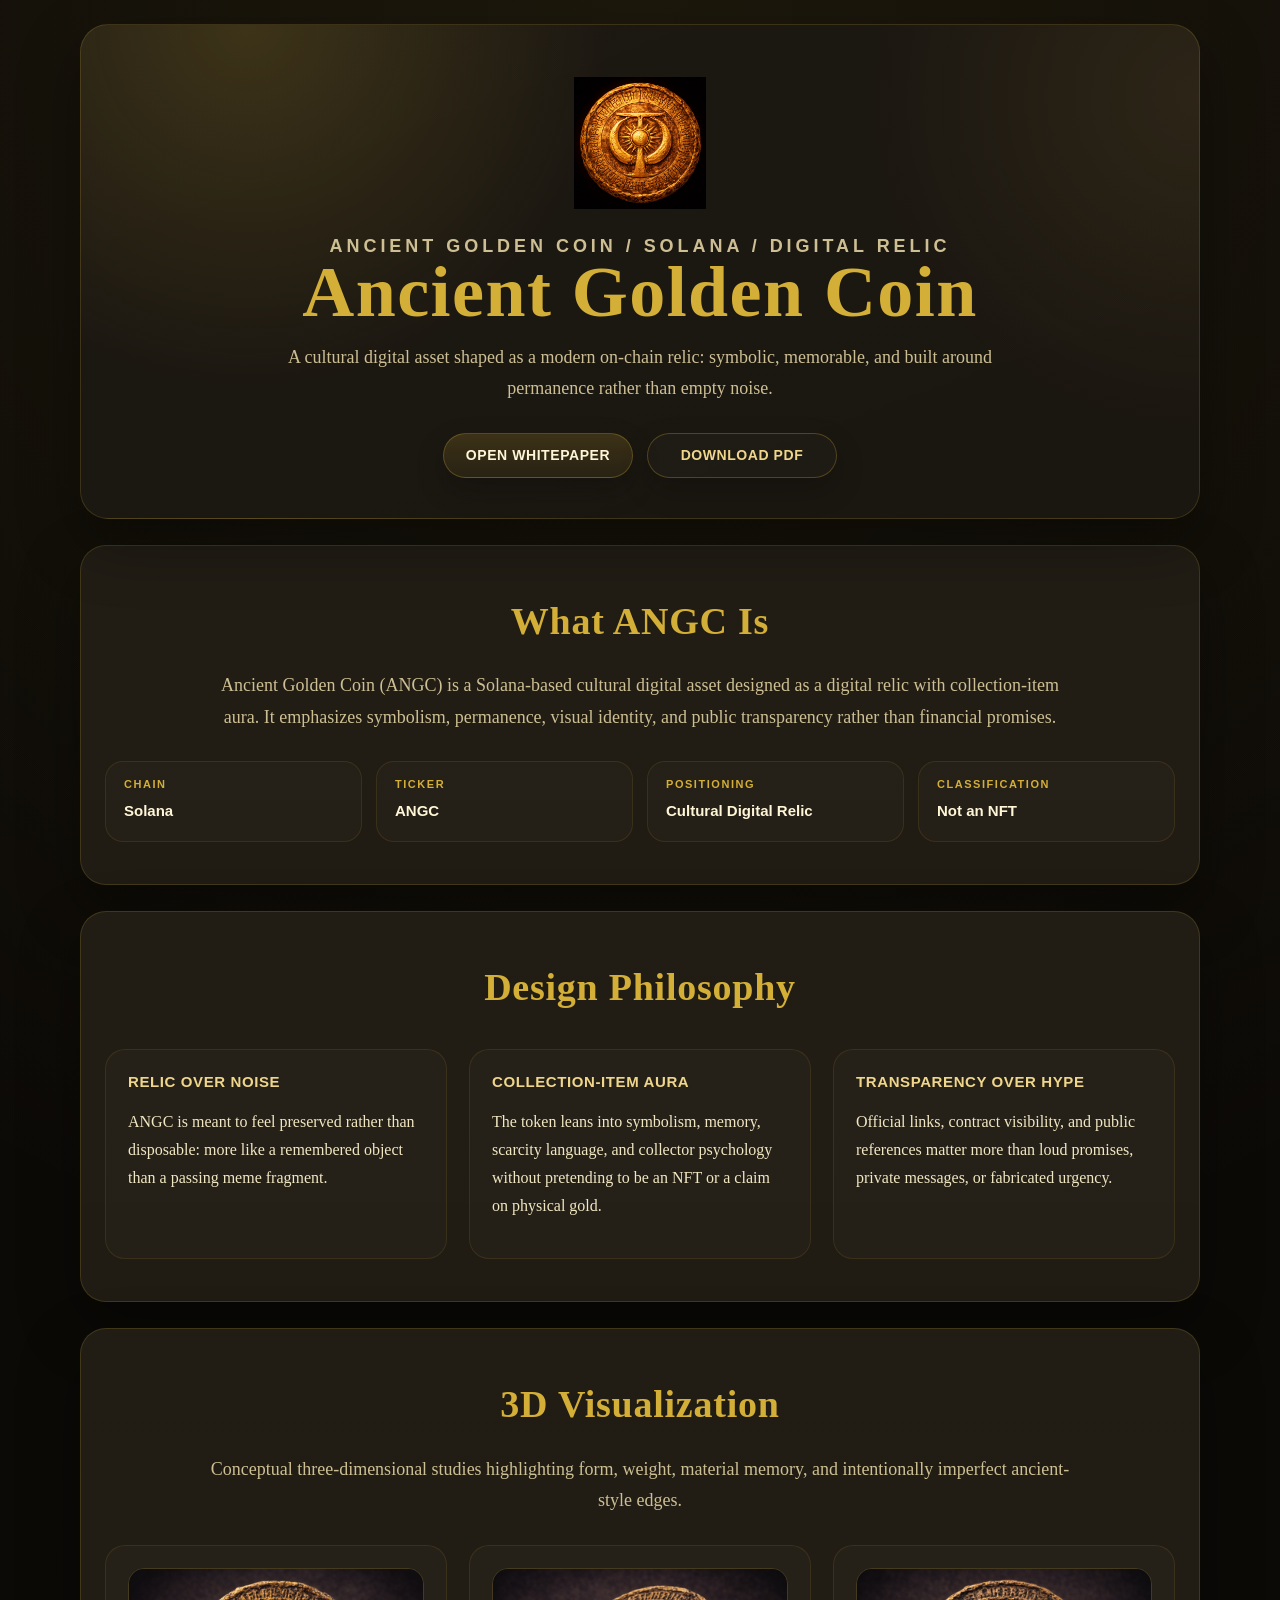
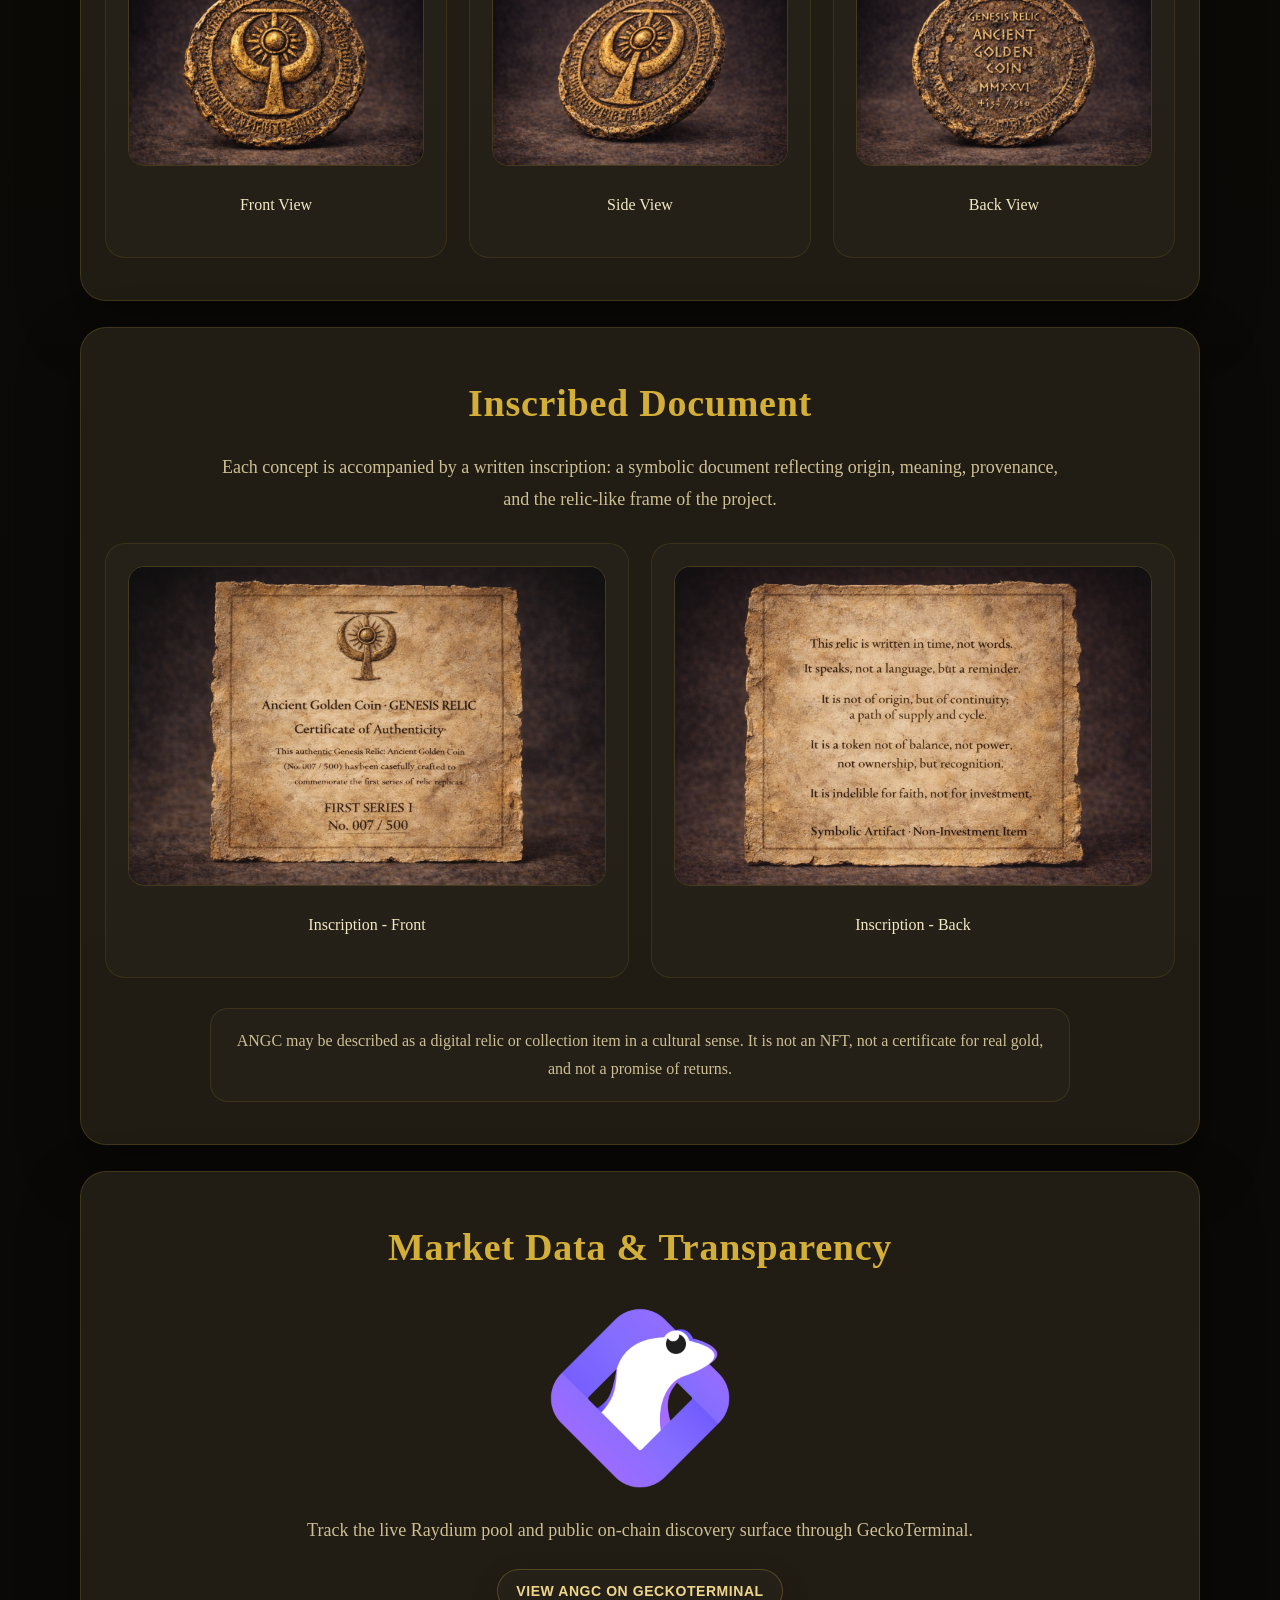
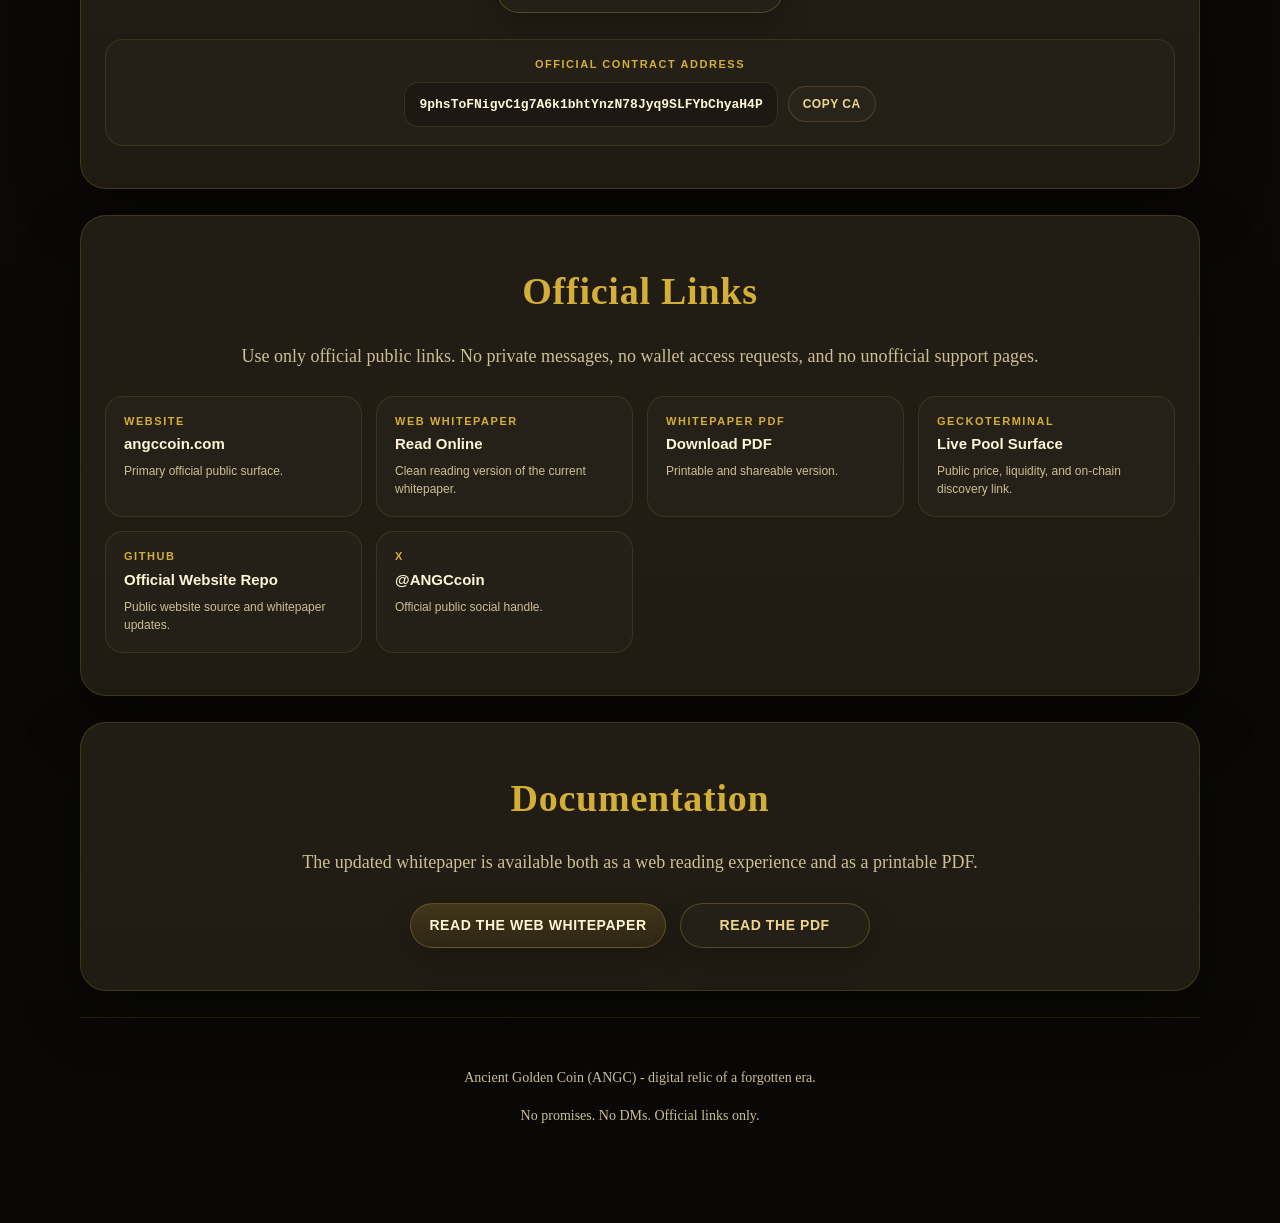
==== commit 272a3baf: "Add official links and contract surface" ====
--- a/index.html
+++ b/index.html
@@ -224,6 +224,104 @@
       text-align: center;
     }
 
+    .contract-box {
+      margin-top: 26px;
+      padding: 18px;
+      border-radius: 18px;
+      border: 1px solid rgba(212, 175, 55, 0.14);
+      background: rgba(255, 255, 255, 0.02);
+    }
+
+    .contract-box span {
+      display: block;
+      margin-bottom: 10px;
+      color: var(--gold);
+      font: 700 11px/1.2 "Segoe UI", sans-serif;
+      letter-spacing: 0.14em;
+      text-transform: uppercase;
+    }
+
+    .contract-row {
+      display: flex;
+      gap: 10px;
+      align-items: center;
+      justify-content: center;
+      flex-wrap: wrap;
+    }
+
+    .contract-code {
+      display: inline-block;
+      max-width: 100%;
+      padding: 12px 14px;
+      border-radius: 14px;
+      border: 1px solid rgba(212, 175, 55, 0.14);
+      background: rgba(0, 0, 0, 0.18);
+      color: #fff6d7;
+      font: 600 13px/1.5 "Consolas", "Courier New", monospace;
+      word-break: break-all;
+    }
+
+    .mini-button {
+      display: inline-flex;
+      align-items: center;
+      justify-content: center;
+      padding: 10px 14px;
+      border-radius: 999px;
+      border: 1px solid rgba(212, 175, 55, 0.22);
+      background: rgba(255, 255, 255, 0.02);
+      color: var(--gold-soft);
+      font: 700 12px/1.2 "Segoe UI", sans-serif;
+      letter-spacing: 0.04em;
+      text-transform: uppercase;
+      cursor: pointer;
+    }
+
+    .links-grid {
+      display: grid;
+      grid-template-columns: repeat(auto-fit, minmax(220px, 1fr));
+      gap: 14px;
+      margin-top: 24px;
+    }
+
+    .link-card {
+      display: block;
+      padding: 18px;
+      border-radius: 18px;
+      border: 1px solid rgba(212, 175, 55, 0.14);
+      background: rgba(255, 255, 255, 0.02);
+      text-align: left;
+      transition: transform 0.2s ease, border-color 0.2s ease, background 0.2s ease;
+    }
+
+    .link-card:hover {
+      text-decoration: none;
+      transform: translateY(-1px);
+      border-color: rgba(212, 175, 55, 0.3);
+      background: rgba(255, 255, 255, 0.035);
+    }
+
+    .link-card span {
+      display: block;
+      margin-bottom: 6px;
+      color: var(--gold);
+      font: 700 11px/1.2 "Segoe UI", sans-serif;
+      letter-spacing: 0.14em;
+      text-transform: uppercase;
+    }
+
+    .link-card strong {
+      display: block;
+      color: #fff6d7;
+      font: 700 15px/1.35 "Segoe UI", sans-serif;
+    }
+
+    .link-card small {
+      display: block;
+      margin-top: 8px;
+      color: var(--muted);
+      font: 500 12px/1.5 "Segoe UI", sans-serif;
+    }
+
     footer {
       margin-top: 26px;
       border-top: 1px solid rgba(212, 175, 55, 0.12);
@@ -379,6 +477,52 @@
           View ANGC on GeckoTerminal
         </a>
       </p>
+      <div class="contract-box">
+        <span>Official Contract Address</span>
+        <div class="contract-row">
+          <code class="contract-code" id="contractAddress">9phsToFNigvC1g7A6k1bhtYnzN78Jyq9SLFYbChyaH4P</code>
+          <button class="mini-button" id="copyContractButton" type="button">Copy CA</button>
+        </div>
+      </div>
+    </section>
+
+    <section>
+      <h2>Official Links</h2>
+      <p class="lead center">
+        Use only official public links. No private messages, no wallet access requests, and no unofficial support pages.
+      </p>
+      <div class="links-grid">
+        <a class="link-card" href="https://angccoin.com" target="_blank" rel="noopener">
+          <span>Website</span>
+          <strong>angccoin.com</strong>
+          <small>Primary official public surface.</small>
+        </a>
+        <a class="link-card" href="whitepaper/" target="_blank" rel="noopener">
+          <span>Web Whitepaper</span>
+          <strong>Read Online</strong>
+          <small>Clean reading version of the current whitepaper.</small>
+        </a>
+        <a class="link-card" href="whitepaper.pdf" target="_blank" rel="noopener">
+          <span>Whitepaper PDF</span>
+          <strong>Download PDF</strong>
+          <small>Printable and shareable version.</small>
+        </a>
+        <a class="link-card" href="https://www.geckoterminal.com/solana/pools/FCtckU1yLwKKxutJ29KQoKj6nJToXqR6PaHQusU8aA6c" target="_blank" rel="noopener">
+          <span>GeckoTerminal</span>
+          <strong>Live Pool Surface</strong>
+          <small>Public price, liquidity, and on-chain discovery link.</small>
+        </a>
+        <a class="link-card" href="https://github.com/alperceviz/angc-website" target="_blank" rel="noopener">
+          <span>GitHub</span>
+          <strong>Official Website Repo</strong>
+          <small>Public website source and whitepaper updates.</small>
+        </a>
+        <a class="link-card" href="https://x.com/ANGCcoin" target="_blank" rel="noopener">
+          <span>X</span>
+          <strong>@ANGCcoin</strong>
+          <small>Official public social handle.</small>
+        </a>
+      </div>
     </section>
 
     <section class="center">
@@ -397,5 +541,22 @@
       <p>No promises. No DMs. Official links only.</p>
     </footer>
   </main>
+  <script>
+    (function () {
+      var button = document.getElementById("copyContractButton");
+      var code = document.getElementById("contractAddress");
+      if (!button || !code || !navigator.clipboard) {
+        return;
+      }
+      button.addEventListener("click", function () {
+        navigator.clipboard.writeText(code.textContent || "").then(function () {
+          button.textContent = "Copied";
+          window.setTimeout(function () {
+            button.textContent = "Copy CA";
+          }, 1800);
+        });
+      });
+    }());
+  </script>
 </body>
 </html>
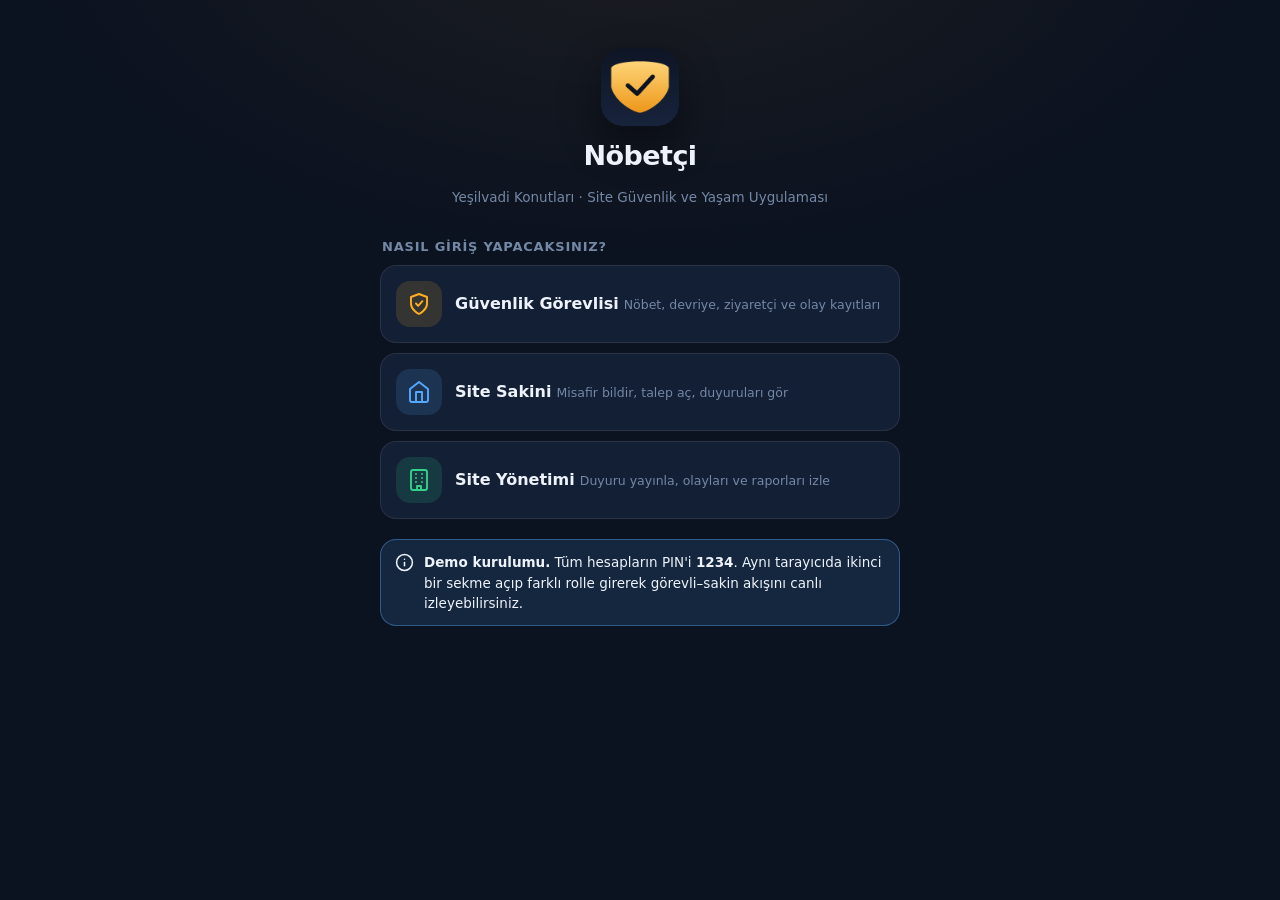
==== commit ce908b3b: "Nöbetçi: site güvenlik ve yaşam uygulaması (PWA) Depoyu, konut siteleri için güvenlik görevlileri ve" ====
--- a/index.html
+++ b/index.html
@@ -1,562 +1,59 @@
 <!DOCTYPE html>
-<html lang="en">
-<head>
-  <meta charset="UTF-8" />
-  <meta name="viewport" content="width=device-width, initial-scale=1.0" />
-  <title>Ancient Golden Coin (ANGC)</title>
-  <link rel="icon" href="favicon.ico" />
-  <meta
-    name="description"
-    content="Ancient Golden Coin (ANGC) is a Solana-based digital relic and collection-item style cultural asset inspired by ancient civilizations."
-  />
+<html lang="tr">
+  <head>
+    <meta charset="utf-8" />
+    <meta
+      name="viewport"
+      content="width=device-width, initial-scale=1, viewport-fit=cover, maximum-scale=5"
+    />
+    <title>Nöbetçi — Site Güvenlik ve Yaşam Uygulaması</title>
+    <meta
+      name="description"
+      content="Site güvenliği için mobil uygulama: nöbet ve devriye takibi, ziyaretçi ve kargo kaydı, olay bildirimi, acil çağrı, duyurular ve tesis rezervasyonu. Hem güvenlik görevlileri hem site sakinleri için."
+    />
+    <meta name="theme-color" content="#0b1220" />
+    <meta name="color-scheme" content="dark light" />
 
-  <style>
-    :root {
-      --bg: #0d0b08;
-      --bg-2: #120f0b;
-      --panel: #17130d;
-      --panel-2: #1d1810;
-      --line: rgba(212, 175, 55, 0.18);
-      --gold: #d4af37;
-      --gold-soft: #efd68b;
-      --text: #f1e7c2;
-      --muted: #cdbf93;
-      --shadow: 0 24px 60px rgba(0, 0, 0, 0.35);
-    }
+    <link rel="manifest" href="manifest.webmanifest" />
+    <link rel="icon" href="assets/favicon.png" type="image/png" />
+    <link rel="apple-touch-icon" href="assets/apple-touch-icon.png" />
+    <meta name="apple-mobile-web-app-capable" content="yes" />
+    <meta name="apple-mobile-web-app-status-bar-style" content="black-translucent" />
+    <meta name="apple-mobile-web-app-title" content="Nöbetçi" />
+    <meta name="mobile-web-app-capable" content="yes" />
 
-    * {
-      box-sizing: border-box;
-    }
+    <meta property="og:type" content="website" />
+    <meta property="og:title" content="Nöbetçi — Site Güvenlik ve Yaşam Uygulaması" />
+    <meta
+      property="og:description"
+      content="Güvenlik kulübesi ve site sakinleri için tek uygulama: devriye, ziyaretçi, kargo, olay kaydı ve acil çağrı."
+    />
+    <meta property="og:image" content="assets/icon-512.png" />
 
-    body {
-      margin: 0;
-      font-family: Georgia, "Times New Roman", serif;
-      background:
-        radial-gradient(circle at top, rgba(212, 175, 55, 0.08), transparent 30%),
-        linear-gradient(180deg, var(--bg) 0%, #090806 100%);
-      color: var(--text);
-      line-height: 1.75;
-    }
-
-    a {
-      color: var(--gold);
-      text-decoration: none;
-    }
-
-    a:hover {
-      text-decoration: underline;
-    }
-
-    .shell {
-      max-width: 1160px;
-      margin: 0 auto;
-      padding: 24px 20px 80px;
-    }
-
-    .hero {
-      position: relative;
-      overflow: hidden;
-      border: 1px solid var(--line);
-      border-radius: 28px;
-      padding: 52px 32px 40px;
-      background:
-        radial-gradient(circle at 15% 0%, rgba(212, 175, 55, 0.18), transparent 34%),
-        radial-gradient(circle at 100% 15%, rgba(255, 200, 90, 0.08), transparent 28%),
-        linear-gradient(160deg, rgba(255, 255, 255, 0.02), rgba(255, 255, 255, 0.01)),
-        var(--panel);
-      box-shadow: var(--shadow);
-      text-align: center;
-    }
-
-    .hero img {
-      width: 132px;
-      max-width: 42vw;
-      margin-bottom: 18px;
-    }
-
-    .eyebrow {
-      margin: 0 0 14px;
-      color: var(--gold);
-      font: 700 12px/1.2 "Segoe UI", sans-serif;
-      letter-spacing: 0.22em;
-      text-transform: uppercase;
-    }
-
-    h1,
-    h2 {
-      margin: 0 0 16px;
-      color: var(--gold);
-      letter-spacing: 0.02em;
-      text-align: center;
-    }
-
-    h1 {
-      font-size: clamp(42px, 7vw, 72px);
-      line-height: 0.95;
-    }
-
-    h2 {
-      font-size: clamp(28px, 4vw, 38px);
-    }
-
-    .hero p {
-      max-width: 760px;
-      margin: 0 auto;
-      color: var(--muted);
-      font-size: 18px;
-    }
-
-    .hero-actions {
-      display: flex;
-      justify-content: center;
-      gap: 14px;
-      flex-wrap: wrap;
-      margin-top: 28px;
-    }
-
-    .button {
-      display: inline-flex;
-      align-items: center;
-      justify-content: center;
-      min-width: 190px;
-      padding: 13px 18px;
-      border-radius: 999px;
-      border: 1px solid rgba(212, 175, 55, 0.28);
-      background: linear-gradient(180deg, rgba(212, 175, 55, 0.18), rgba(212, 175, 55, 0.08));
-      color: #fff6d7;
-      font: 700 14px/1.2 "Segoe UI", sans-serif;
-      letter-spacing: 0.04em;
-      text-transform: uppercase;
-      text-decoration: none;
-      box-shadow: 0 12px 30px rgba(0, 0, 0, 0.18);
-    }
-
-    .button.secondary {
-      background: rgba(255, 255, 255, 0.02);
-      color: var(--gold-soft);
-    }
-
-    section {
-      margin-top: 26px;
-      border: 1px solid var(--line);
-      border-radius: 26px;
-      padding: 42px 24px;
-      background: linear-gradient(180deg, rgba(255, 255, 255, 0.02), rgba(255, 255, 255, 0.01)), var(--panel-2);
-      box-shadow: var(--shadow);
-    }
-
-    .center {
-      text-align: center;
-    }
-
-    .lead {
-      max-width: 860px;
-      margin: 0 auto;
-      color: var(--muted);
-      font-size: 18px;
-    }
-
-    .grid {
-      display: grid;
-      grid-template-columns: repeat(auto-fit, minmax(240px, 1fr));
-      gap: 22px;
-      margin-top: 28px;
-    }
-
-    .card {
-      background: rgba(255, 255, 255, 0.02);
-      padding: 22px;
-      border: 1px solid rgba(212, 175, 55, 0.12);
-      border-radius: 20px;
-    }
-
-    .card strong {
-      display: block;
-      margin-bottom: 8px;
-      color: var(--gold-soft);
-      font: 700 15px/1.35 "Segoe UI", sans-serif;
-      letter-spacing: 0.04em;
-      text-transform: uppercase;
-    }
-
-    .card img {
-      width: 100%;
-      border: 1px solid rgba(212, 175, 55, 0.18);
-      border-radius: 16px;
-    }
-
-    .meta-strip {
-      display: grid;
-      grid-template-columns: repeat(auto-fit, minmax(220px, 1fr));
-      gap: 14px;
-      margin-top: 28px;
-    }
-
-    .meta-box {
-      padding: 16px 18px;
-      border-radius: 18px;
-      border: 1px solid rgba(212, 175, 55, 0.12);
-      background: rgba(255, 255, 255, 0.02);
-    }
-
-    .meta-box span {
-      display: block;
-      margin-bottom: 6px;
-      color: var(--gold);
-      font: 700 11px/1.2 "Segoe UI", sans-serif;
-      letter-spacing: 0.14em;
-      text-transform: uppercase;
-    }
-
-    .meta-box strong {
-      color: #fff6d7;
-      font: 700 15px/1.4 "Segoe UI", sans-serif;
-    }
-
-    .disclaimer {
-      max-width: 860px;
-      margin: 30px auto 0;
-      padding: 18px 20px;
-      border-radius: 18px;
-      border: 1px solid rgba(212, 175, 55, 0.14);
-      background: rgba(255, 255, 255, 0.02);
-      color: var(--muted);
-      text-align: center;
-    }
-
-    .contract-box {
-      margin-top: 26px;
-      padding: 18px;
-      border-radius: 18px;
-      border: 1px solid rgba(212, 175, 55, 0.14);
-      background: rgba(255, 255, 255, 0.02);
-    }
-
-    .contract-box span {
-      display: block;
-      margin-bottom: 10px;
-      color: var(--gold);
-      font: 700 11px/1.2 "Segoe UI", sans-serif;
-      letter-spacing: 0.14em;
-      text-transform: uppercase;
-    }
-
-    .contract-row {
-      display: flex;
-      gap: 10px;
-      align-items: center;
-      justify-content: center;
-      flex-wrap: wrap;
-    }
-
-    .contract-code {
-      display: inline-block;
-      max-width: 100%;
-      padding: 12px 14px;
-      border-radius: 14px;
-      border: 1px solid rgba(212, 175, 55, 0.14);
-      background: rgba(0, 0, 0, 0.18);
-      color: #fff6d7;
-      font: 600 13px/1.5 "Consolas", "Courier New", monospace;
-      word-break: break-all;
-    }
-
-    .mini-button {
-      display: inline-flex;
-      align-items: center;
-      justify-content: center;
-      padding: 10px 14px;
-      border-radius: 999px;
-      border: 1px solid rgba(212, 175, 55, 0.22);
-      background: rgba(255, 255, 255, 0.02);
-      color: var(--gold-soft);
-      font: 700 12px/1.2 "Segoe UI", sans-serif;
-      letter-spacing: 0.04em;
-      text-transform: uppercase;
-      cursor: pointer;
-    }
-
-    .links-grid {
-      display: grid;
-      grid-template-columns: repeat(auto-fit, minmax(220px, 1fr));
-      gap: 14px;
-      margin-top: 24px;
-    }
-
-    .link-card {
-      display: block;
-      padding: 18px;
-      border-radius: 18px;
-      border: 1px solid rgba(212, 175, 55, 0.14);
-      background: rgba(255, 255, 255, 0.02);
-      text-align: left;
-      transition: transform 0.2s ease, border-color 0.2s ease, background 0.2s ease;
-    }
-
-    .link-card:hover {
-      text-decoration: none;
-      transform: translateY(-1px);
-      border-color: rgba(212, 175, 55, 0.3);
-      background: rgba(255, 255, 255, 0.035);
-    }
-
-    .link-card span {
-      display: block;
-      margin-bottom: 6px;
-      color: var(--gold);
-      font: 700 11px/1.2 "Segoe UI", sans-serif;
-      letter-spacing: 0.14em;
-      text-transform: uppercase;
-    }
-
-    .link-card strong {
-      display: block;
-      color: #fff6d7;
-      font: 700 15px/1.35 "Segoe UI", sans-serif;
-    }
-
-    .link-card small {
-      display: block;
-      margin-top: 8px;
-      color: var(--muted);
-      font: 500 12px/1.5 "Segoe UI", sans-serif;
-    }
-
-    footer {
-      margin-top: 26px;
-      border-top: 1px solid rgba(212, 175, 55, 0.12);
-      padding: 34px 20px 0;
-      text-align: center;
-      font-size: 14px;
-      color: var(--muted);
-    }
-
-    @media (max-width: 720px) {
-      .shell {
-        padding: 14px 14px 56px;
-      }
-
-      .hero,
-      section {
-        border-radius: 22px;
-      }
-
-      .hero {
-        padding: 34px 18px 30px;
-      }
-
-      section {
-        padding: 28px 16px;
-      }
-    }
-  </style>
-</head>
-
-<body>
-  <main class="shell">
-    <header class="hero">
-      <img src="logo.png" alt="ANGC Logo" />
-      <p class="eyebrow">Ancient Golden Coin / Solana / Digital Relic</p>
-      <h1>Ancient Golden Coin</h1>
-      <p>
-        A cultural digital asset shaped as a modern on-chain relic: symbolic, memorable,
-        and built around permanence rather than empty noise.
-      </p>
-      <div class="hero-actions">
-        <a class="button" href="whitepaper/" target="_blank" rel="noopener">Open Whitepaper</a>
-        <a class="button secondary" href="whitepaper.pdf" target="_blank" rel="noopener">Download PDF</a>
-      </div>
-    </header>
-
-    <section>
-      <h2>What ANGC Is</h2>
-      <p class="lead center">
-        Ancient Golden Coin (ANGC) is a Solana-based cultural digital asset designed as a
-        digital relic with collection-item aura. It emphasizes symbolism, permanence, visual
-        identity, and public transparency rather than financial promises.
-      </p>
-      <div class="meta-strip">
-        <div class="meta-box">
-          <span>Chain</span>
-          <strong>Solana</strong>
-        </div>
-        <div class="meta-box">
-          <span>Ticker</span>
-          <strong>ANGC</strong>
-        </div>
-        <div class="meta-box">
-          <span>Positioning</span>
-          <strong>Cultural Digital Relic</strong>
-        </div>
-        <div class="meta-box">
-          <span>Classification</span>
-          <strong>Not an NFT</strong>
+    <link rel="stylesheet" href="css/app.css" />
+  </head>
+  <body>
+    <div id="app">
+      <!-- Modüller yüklenene kadar görünen açılış ekranı -->
+      <div class="login" id="boot">
+        <div class="login__brand">
+          <img src="assets/icon-192.png" alt="" width="78" height="78" />
+          <div class="login__name">Nöbetçi</div>
+          <div class="login__tag">Yükleniyor…</div>
         </div>
       </div>
-    </section>
+    </div>
 
-    <section>
-      <h2>Design Philosophy</h2>
-      <div class="grid">
-        <div class="card">
-          <strong>Relic Over Noise</strong>
-          <p>
-            ANGC is meant to feel preserved rather than disposable: more like a remembered
-            object than a passing meme fragment.
-          </p>
-        </div>
-        <div class="card">
-          <strong>Collection-Item Aura</strong>
-          <p>
-            The token leans into symbolism, memory, scarcity language, and collector psychology
-            without pretending to be an NFT or a claim on physical gold.
-          </p>
-        </div>
-        <div class="card">
-          <strong>Transparency Over Hype</strong>
-          <p>
-            Official links, contract visibility, and public references matter more than loud
-            promises, private messages, or fabricated urgency.
-          </p>
-        </div>
+    <noscript>
+      <div style="padding: 24px; font-family: system-ui; color: #eef3fb">
+        <h1>Nöbetçi</h1>
+        <p>
+          Bu uygulamanın çalışması için JavaScript gerekir. Lütfen tarayıcı
+          ayarlarınızdan JavaScript'i etkinleştirin.
+        </p>
       </div>
-    </section>
+    </noscript>
 
-    <section>
-      <h2>3D Visualization</h2>
-      <p class="lead center">
-        Conceptual three-dimensional studies highlighting form, weight, material memory, and
-        intentionally imperfect ancient-style edges.
-      </p>
-      <div class="grid">
-        <div class="card">
-          <img src="coin-3d-front.png" alt="ANGC front view" />
-          <p class="center">Front View</p>
-        </div>
-        <div class="card">
-          <img src="coin-3d-side.png" alt="ANGC side view" />
-          <p class="center">Side View</p>
-        </div>
-        <div class="card">
-          <img src="coin-3d-back.png" alt="ANGC back view" />
-          <p class="center">Back View</p>
-        </div>
-      </div>
-    </section>
-
-    <section>
-      <h2>Inscribed Document</h2>
-      <p class="lead center">
-        Each concept is accompanied by a written inscription: a symbolic document reflecting
-        origin, meaning, provenance, and the relic-like frame of the project.
-      </p>
-      <div class="grid">
-        <div class="card">
-          <img src="paper-front.png" alt="Inscription front" />
-          <p class="center">Inscription - Front</p>
-        </div>
-        <div class="card">
-          <img src="paper-back.png" alt="Inscription back" />
-          <p class="center">Inscription - Back</p>
-        </div>
-      </div>
-      <div class="disclaimer">
-        ANGC may be described as a digital relic or collection item in a cultural sense.
-        It is not an NFT, not a certificate for real gold, and not a promise of returns.
-      </div>
-    </section>
-
-    <section class="center">
-      <h2>Market Data &amp; Transparency</h2>
-      <img src="geckoterminal.png" alt="GeckoTerminal" style="max-width: 180px; margin: 12px 0 18px;" />
-      <p class="lead">
-        Track the live Raydium pool and public on-chain discovery surface through GeckoTerminal.
-      </p>
-      <p style="margin-top: 22px;">
-        <a class="button secondary" href="https://www.geckoterminal.com/solana/pools/FCtckU1yLwKKxutJ29KQoKj6nJToXqR6PaHQusU8aA6c" target="_blank" rel="noopener">
-          View ANGC on GeckoTerminal
-        </a>
-      </p>
-      <div class="contract-box">
-        <span>Official Contract Address</span>
-        <div class="contract-row">
-          <code class="contract-code" id="contractAddress">9phsToFNigvC1g7A6k1bhtYnzN78Jyq9SLFYbChyaH4P</code>
-          <button class="mini-button" id="copyContractButton" type="button">Copy CA</button>
-        </div>
-      </div>
-    </section>
-
-    <section>
-      <h2>Official Links</h2>
-      <p class="lead center">
-        Use only official public links. No private messages, no wallet access requests, and no unofficial support pages.
-      </p>
-      <div class="links-grid">
-        <a class="link-card" href="https://angccoin.com" target="_blank" rel="noopener">
-          <span>Website</span>
-          <strong>angccoin.com</strong>
-          <small>Primary official public surface.</small>
-        </a>
-        <a class="link-card" href="whitepaper/" target="_blank" rel="noopener">
-          <span>Web Whitepaper</span>
-          <strong>Read Online</strong>
-          <small>Clean reading version of the current whitepaper.</small>
-        </a>
-        <a class="link-card" href="whitepaper.pdf" target="_blank" rel="noopener">
-          <span>Whitepaper PDF</span>
-          <strong>Download PDF</strong>
-          <small>Printable and shareable version.</small>
-        </a>
-        <a class="link-card" href="https://www.geckoterminal.com/solana/pools/FCtckU1yLwKKxutJ29KQoKj6nJToXqR6PaHQusU8aA6c" target="_blank" rel="noopener">
-          <span>GeckoTerminal</span>
-          <strong>Live Pool Surface</strong>
-          <small>Public price, liquidity, and on-chain discovery link.</small>
-        </a>
-        <a class="link-card" href="https://github.com/alperceviz/angc-website" target="_blank" rel="noopener">
-          <span>GitHub</span>
-          <strong>Official Website Repo</strong>
-          <small>Public website source and whitepaper updates.</small>
-        </a>
-        <a class="link-card" href="https://x.com/ANGCcoin" target="_blank" rel="noopener">
-          <span>X</span>
-          <strong>@ANGCcoin</strong>
-          <small>Official public social handle.</small>
-        </a>
-      </div>
-    </section>
-
-    <section class="center">
-      <h2>Documentation</h2>
-      <p class="lead">
-        The updated whitepaper is available both as a web reading experience and as a printable PDF.
-      </p>
-      <div class="hero-actions" style="margin-top: 24px;">
-        <a class="button" href="whitepaper/" target="_blank" rel="noopener">Read the Web Whitepaper</a>
-        <a class="button secondary" href="whitepaper.pdf" target="_blank" rel="noopener">Read the PDF</a>
-      </div>
-    </section>
-
-    <footer>
-      <p>Ancient Golden Coin (ANGC) - digital relic of a forgotten era.</p>
-      <p>No promises. No DMs. Official links only.</p>
-    </footer>
-  </main>
-  <script>
-    (function () {
-      var button = document.getElementById("copyContractButton");
-      var code = document.getElementById("contractAddress");
-      if (!button || !code || !navigator.clipboard) {
-        return;
-      }
-      button.addEventListener("click", function () {
-        navigator.clipboard.writeText(code.textContent || "").then(function () {
-          button.textContent = "Copied";
-          window.setTimeout(function () {
-            button.textContent = "Copy CA";
-          }, 1800);
-        });
-      });
-    }());
-  </script>
-</body>
+    <script type="module" src="js/app.js"></script>
+  </body>
 </html>
--- a/css/app.css
+++ b/css/app.css
@@ -0,0 +1,1562 @@
+/* ==========================================================================
+   Nöbetçi — Site Güvenlik & Yaşam Uygulaması
+   Design system: mobile-first, tek elle kullanım, gece vardiyası için koyu tema.
+   ========================================================================== */
+
+/* ---------- Tokens ---------- */
+:root {
+  color-scheme: dark;
+
+  --bg: #0b1220;
+  --bg-elev: #111b2e;
+  --surface: #131f35;
+  --surface-2: #182741;
+  --surface-3: #1f3251;
+  --line: rgba(255, 255, 255, 0.09);
+  --line-strong: rgba(255, 255, 255, 0.16);
+
+  --text: #eef3fb;
+  --text-dim: #a9b8d0;
+  --text-faint: #7488a5;
+
+  --accent: #ffb020;
+  --accent-ink: #2a1b00;
+  --accent-soft: rgba(255, 176, 32, 0.14);
+
+  --info: #56a8ff;
+  --info-soft: rgba(86, 168, 255, 0.14);
+  --ok: #35d08a;
+  --ok-soft: rgba(53, 208, 138, 0.14);
+  --warn: #ffb020;
+  --warn-soft: rgba(255, 176, 32, 0.14);
+  --danger: #ff5b5b;
+  --danger-soft: rgba(255, 91, 91, 0.15);
+
+  --radius: 16px;
+  --radius-sm: 11px;
+  --radius-lg: 24px;
+  --shadow: 0 18px 40px rgba(0, 0, 0, 0.45);
+  --shadow-sm: 0 6px 18px rgba(0, 0, 0, 0.3);
+
+  --tap: 48px;
+  --safe-top: env(safe-area-inset-top, 0px);
+  --safe-bottom: env(safe-area-inset-bottom, 0px);
+  --appbar-h: 58px;
+  --tabbar-h: 62px;
+
+  --font: system-ui, -apple-system, "Segoe UI", Roboto, "Helvetica Neue", Arial,
+    sans-serif;
+}
+
+[data-theme="light"] {
+  color-scheme: light;
+  --bg: #eef1f7;
+  --bg-elev: #ffffff;
+  --surface: #ffffff;
+  --surface-2: #f3f5fa;
+  --surface-3: #e6eaf3;
+  --line: rgba(16, 28, 50, 0.1);
+  --line-strong: rgba(16, 28, 50, 0.2);
+  --text: #101c32;
+  --text-dim: #4a5c7a;
+  --text-faint: #74839c;
+  --accent: #b06f00;
+  --accent-ink: #fff6e3;
+  --accent-soft: rgba(176, 111, 0, 0.12);
+  --info: #1668c4;
+  --info-soft: rgba(22, 104, 196, 0.1);
+  --ok: #0f8a55;
+  --ok-soft: rgba(15, 138, 85, 0.12);
+  --warn: #a86a00;
+  --warn-soft: rgba(168, 106, 0, 0.12);
+  --danger: #cc2626;
+  --danger-soft: rgba(204, 38, 38, 0.1);
+  --shadow: 0 18px 40px rgba(16, 28, 50, 0.14);
+  --shadow-sm: 0 6px 18px rgba(16, 28, 50, 0.1);
+}
+
+/* ---------- Reset ---------- */
+* {
+  box-sizing: border-box;
+  -webkit-tap-highlight-color: transparent;
+}
+
+html,
+body {
+  height: 100%;
+}
+
+body {
+  margin: 0;
+  font-family: var(--font);
+  background: var(--bg);
+  color: var(--text);
+  font-size: 16px;
+  line-height: 1.5;
+  overscroll-behavior-y: none;
+  -webkit-font-smoothing: antialiased;
+}
+
+button,
+input,
+select,
+textarea {
+  font: inherit;
+  color: inherit;
+}
+
+h1,
+h2,
+h3,
+h4,
+p {
+  margin: 0;
+}
+
+a {
+  color: var(--accent);
+}
+
+:focus-visible {
+  outline: 2px solid var(--accent);
+  outline-offset: 2px;
+  border-radius: 8px;
+}
+
+::-webkit-scrollbar {
+  width: 8px;
+  height: 8px;
+}
+::-webkit-scrollbar-thumb {
+  background: var(--surface-3);
+  border-radius: 8px;
+}
+
+/* ---------- App shell ---------- */
+#app {
+  min-height: 100dvh;
+  display: flex;
+  flex-direction: column;
+}
+
+.shell {
+  display: flex;
+  flex-direction: column;
+  min-height: 100dvh;
+  max-width: 560px;
+  margin: 0 auto;
+  width: 100%;
+  position: relative;
+  background: var(--bg);
+}
+
+@media (min-width: 600px) {
+  body {
+    background: radial-gradient(
+        900px 500px at 50% -10%,
+        rgba(255, 176, 32, 0.07),
+        transparent 70%
+      ),
+      var(--bg);
+  }
+  .shell {
+    border-left: 1px solid var(--line);
+    border-right: 1px solid var(--line);
+  }
+}
+
+/* ---------- App bar ---------- */
+.appbar {
+  position: sticky;
+  top: 0;
+  z-index: 40;
+  padding-top: var(--safe-top);
+  background: color-mix(in srgb, var(--bg) 86%, transparent);
+  backdrop-filter: saturate(160%) blur(14px);
+  -webkit-backdrop-filter: saturate(160%) blur(14px);
+  border-bottom: 1px solid var(--line);
+}
+
+.appbar__row {
+  height: var(--appbar-h);
+  display: flex;
+  align-items: center;
+  gap: 6px;
+  padding: 0 8px;
+}
+
+.appbar__title {
+  font-size: 17px;
+  font-weight: 700;
+  letter-spacing: -0.01em;
+  flex: 1;
+  min-width: 0;
+  overflow: hidden;
+  text-overflow: ellipsis;
+  white-space: nowrap;
+  padding-inline: 6px;
+}
+
+.appbar__sub {
+  display: block;
+  font-size: 12px;
+  font-weight: 500;
+  color: var(--text-faint);
+  line-height: 1.2;
+}
+
+.iconbtn {
+  width: var(--tap);
+  height: var(--tap);
+  flex: 0 0 auto;
+  display: grid;
+  place-items: center;
+  border: 0;
+  border-radius: 50%;
+  background: transparent;
+  color: var(--text);
+  cursor: pointer;
+  position: relative;
+}
+.iconbtn:active {
+  background: var(--surface-2);
+}
+.iconbtn svg {
+  width: 22px;
+  height: 22px;
+}
+.iconbtn__dot {
+  position: absolute;
+  top: 9px;
+  right: 9px;
+  min-width: 17px;
+  height: 17px;
+  padding: 0 4px;
+  border-radius: 9px;
+  background: var(--danger);
+  color: #fff;
+  font-size: 10px;
+  font-weight: 800;
+  display: grid;
+  place-items: center;
+  border: 2px solid var(--bg);
+}
+
+/* ---------- Main / views ---------- */
+.view {
+  flex: 1;
+  padding: 14px 14px calc(22px + var(--tabbar-h) + var(--safe-bottom));
+  animation: viewIn 0.22s ease both;
+}
+
+.view--flush {
+  padding-left: 0;
+  padding-right: 0;
+}
+
+@keyframes viewIn {
+  from {
+    opacity: 0;
+    transform: translateY(8px);
+  }
+}
+
+@media (prefers-reduced-motion: reduce) {
+  * {
+    animation-duration: 0.01ms !important;
+    transition-duration: 0.01ms !important;
+  }
+}
+
+/* ---------- Tab bar ---------- */
+.tabbar {
+  position: fixed;
+  bottom: 0;
+  left: 0;
+  right: 0;
+  z-index: 45;
+  max-width: 560px;
+  margin: 0 auto;
+  display: grid;
+  grid-auto-flow: column;
+  grid-auto-columns: 1fr;
+  padding-bottom: var(--safe-bottom);
+  background: color-mix(in srgb, var(--bg-elev) 92%, transparent);
+  backdrop-filter: saturate(160%) blur(16px);
+  -webkit-backdrop-filter: saturate(160%) blur(16px);
+  border-top: 1px solid var(--line);
+}
+
+.tab {
+  height: var(--tabbar-h);
+  border: 0;
+  background: transparent;
+  color: var(--text-faint);
+  display: flex;
+  flex-direction: column;
+  align-items: center;
+  justify-content: center;
+  gap: 3px;
+  font-size: 11px;
+  font-weight: 600;
+  cursor: pointer;
+  position: relative;
+  padding: 0 2px;
+}
+.tab svg {
+  width: 22px;
+  height: 22px;
+}
+.tab[aria-current="page"] {
+  color: var(--accent);
+}
+.tab[aria-current="page"]::before {
+  content: "";
+  position: absolute;
+  top: 0;
+  width: 30px;
+  height: 3px;
+  border-radius: 0 0 4px 4px;
+  background: var(--accent);
+}
+.tab__badge {
+  position: absolute;
+  top: 8px;
+  left: 50%;
+  margin-left: 5px;
+  min-width: 16px;
+  height: 16px;
+  padding: 0 4px;
+  border-radius: 8px;
+  background: var(--danger);
+  color: #fff;
+  font-size: 10px;
+  font-weight: 800;
+  display: grid;
+  place-items: center;
+}
+
+/* ---------- Typography helpers ---------- */
+.section-title {
+  font-size: 13px;
+  font-weight: 700;
+  letter-spacing: 0.06em;
+  text-transform: uppercase;
+  color: var(--text-faint);
+  margin: 20px 2px 9px;
+  display: flex;
+  align-items: center;
+  gap: 8px;
+}
+.section-title:first-child {
+  margin-top: 4px;
+}
+.section-title .spacer {
+  flex: 1;
+}
+.section-title a,
+.section-title button.link {
+  font-size: 12px;
+  text-transform: none;
+  letter-spacing: 0;
+  color: var(--accent);
+  background: none;
+  border: 0;
+  padding: 4px;
+  cursor: pointer;
+  font-weight: 700;
+}
+
+.muted {
+  color: var(--text-dim);
+}
+.faint {
+  color: var(--text-faint);
+  font-size: 13px;
+}
+.tiny {
+  font-size: 12px;
+}
+.strong {
+  font-weight: 700;
+}
+.center {
+  text-align: center;
+}
+.mono {
+  font-family: ui-monospace, SFMono-Regular, Menlo, monospace;
+  letter-spacing: 0.04em;
+}
+
+/* ---------- Cards ---------- */
+.card {
+  background: var(--surface);
+  border: 1px solid var(--line);
+  border-radius: var(--radius);
+  padding: 14px;
+  box-shadow: var(--shadow-sm);
+}
+.card + .card {
+  margin-top: 10px;
+}
+.card--tight {
+  padding: 11px 13px;
+}
+.card--flat {
+  box-shadow: none;
+  background: var(--surface-2);
+}
+.card--accent {
+  border-color: color-mix(in srgb, var(--accent) 45%, transparent);
+  background: linear-gradient(
+    160deg,
+    var(--accent-soft),
+    var(--surface) 60%
+  );
+}
+.card--danger {
+  border-color: color-mix(in srgb, var(--danger) 55%, transparent);
+  background: linear-gradient(160deg, var(--danger-soft), var(--surface) 60%);
+}
+
+.card__head {
+  display: flex;
+  align-items: center;
+  gap: 10px;
+  margin-bottom: 10px;
+}
+.card__title {
+  font-size: 15px;
+  font-weight: 700;
+  flex: 1;
+  min-width: 0;
+}
+
+/* ---------- Grid ---------- */
+.grid {
+  display: grid;
+  gap: 10px;
+}
+.grid-2 {
+  grid-template-columns: 1fr 1fr;
+}
+.grid-3 {
+  grid-template-columns: repeat(3, 1fr);
+}
+.row {
+  display: flex;
+  align-items: center;
+  gap: 10px;
+}
+.row--wrap {
+  flex-wrap: wrap;
+}
+.spacer {
+  flex: 1;
+}
+.stack {
+  display: flex;
+  flex-direction: column;
+  gap: 10px;
+}
+.stack--sm {
+  gap: 6px;
+}
+
+/* ---------- Buttons ---------- */
+.btn {
+  min-height: var(--tap);
+  padding: 0 18px;
+  border-radius: 13px;
+  border: 1px solid var(--line-strong);
+  background: var(--surface-2);
+  color: var(--text);
+  font-weight: 700;
+  font-size: 15px;
+  display: inline-flex;
+  align-items: center;
+  justify-content: center;
+  gap: 9px;
+  cursor: pointer;
+  transition: transform 0.08s ease, filter 0.15s ease;
+  text-decoration: none;
+}
+.btn:active {
+  transform: scale(0.975);
+}
+.btn svg {
+  width: 19px;
+  height: 19px;
+  flex: 0 0 auto;
+}
+.btn--primary {
+  background: var(--accent);
+  border-color: var(--accent);
+  color: var(--accent-ink);
+}
+.btn--danger {
+  background: var(--danger);
+  border-color: var(--danger);
+  color: #fff;
+}
+.btn--ghost {
+  background: transparent;
+}
+.btn--block {
+  width: 100%;
+}
+.btn--sm {
+  min-height: 38px;
+  font-size: 13.5px;
+  padding: 0 13px;
+  border-radius: 10px;
+}
+.btn--sm svg {
+  width: 16px;
+  height: 16px;
+}
+.btn[disabled] {
+  opacity: 0.45;
+  pointer-events: none;
+}
+
+/* Big action tiles on dashboards */
+.tile {
+  border: 1px solid var(--line);
+  background: var(--surface);
+  border-radius: var(--radius);
+  padding: 13px 11px;
+  min-height: 92px;
+  display: flex;
+  flex-direction: column;
+  align-items: flex-start;
+  justify-content: space-between;
+  gap: 8px;
+  cursor: pointer;
+  text-align: left;
+  color: var(--text);
+  position: relative;
+  transition: transform 0.08s ease;
+}
+.tile:active {
+  transform: scale(0.97);
+}
+.tile__icon {
+  width: 38px;
+  height: 38px;
+  border-radius: 11px;
+  display: grid;
+  place-items: center;
+  background: var(--accent-soft);
+  color: var(--accent);
+}
+.tile__icon svg {
+  width: 21px;
+  height: 21px;
+}
+.tile__label {
+  display: block;
+  font-size: 13.5px;
+  font-weight: 700;
+  line-height: 1.25;
+}
+.tile__meta {
+  display: block;
+  font-size: 11.5px;
+  color: var(--text-faint);
+  font-weight: 600;
+  margin-top: 2px;
+}
+.tile--info .tile__icon {
+  background: var(--info-soft);
+  color: var(--info);
+}
+.tile--ok .tile__icon {
+  background: var(--ok-soft);
+  color: var(--ok);
+}
+.tile--danger .tile__icon {
+  background: var(--danger-soft);
+  color: var(--danger);
+}
+.tile__count {
+  position: absolute;
+  top: 10px;
+  right: 10px;
+  min-width: 22px;
+  height: 22px;
+  padding: 0 6px;
+  border-radius: 11px;
+  background: var(--danger);
+  color: #fff;
+  font-size: 12px;
+  font-weight: 800;
+  display: grid;
+  place-items: center;
+}
+
+/* ---------- Chips / badges ---------- */
+.chip {
+  display: inline-flex;
+  align-items: center;
+  gap: 6px;
+  padding: 5px 11px;
+  border-radius: 999px;
+  background: var(--surface-2);
+  border: 1px solid var(--line);
+  font-size: 12.5px;
+  font-weight: 700;
+  color: var(--text-dim);
+  cursor: pointer;
+  white-space: nowrap;
+}
+.chip[aria-pressed="true"],
+.chip--on {
+  background: var(--accent-soft);
+  border-color: color-mix(in srgb, var(--accent) 50%, transparent);
+  color: var(--accent);
+}
+.chiprow {
+  display: flex;
+  gap: 7px;
+  overflow-x: auto;
+  padding: 2px 14px 2px;
+  margin: 0 -14px 12px;
+  scrollbar-width: none;
+}
+.chiprow::-webkit-scrollbar {
+  display: none;
+}
+
+.badge {
+  display: inline-flex;
+  align-items: center;
+  gap: 5px;
+  padding: 3px 9px;
+  border-radius: 999px;
+  font-size: 11.5px;
+  font-weight: 800;
+  letter-spacing: 0.01em;
+  background: var(--surface-3);
+  color: var(--text-dim);
+  white-space: nowrap;
+}
+.badge--ok {
+  background: var(--ok-soft);
+  color: var(--ok);
+}
+.badge--info {
+  background: var(--info-soft);
+  color: var(--info);
+}
+.badge--warn {
+  background: var(--warn-soft);
+  color: var(--warn);
+}
+.badge--danger {
+  background: var(--danger-soft);
+  color: var(--danger);
+}
+.badge--dot::before {
+  content: "";
+  width: 6px;
+  height: 6px;
+  border-radius: 50%;
+  background: currentColor;
+}
+
+/* ---------- List items ---------- */
+.list {
+  display: flex;
+  flex-direction: column;
+  gap: 8px;
+}
+
+.item {
+  display: flex;
+  gap: 12px;
+  align-items: center;
+  width: 100%;
+  text-align: left;
+  padding: 12px 13px;
+  border-radius: var(--radius);
+  border: 1px solid var(--line);
+  background: var(--surface);
+  color: var(--text);
+  cursor: pointer;
+  transition: transform 0.08s ease;
+}
+.item:active {
+  transform: scale(0.985);
+}
+.item--static {
+  cursor: default;
+}
+.item--static:active {
+  transform: none;
+}
+.item__avatar {
+  width: 42px;
+  height: 42px;
+  flex: 0 0 auto;
+  border-radius: 12px;
+  display: grid;
+  place-items: center;
+  background: var(--surface-3);
+  color: var(--text-dim);
+  font-weight: 800;
+  font-size: 14px;
+}
+.item__avatar svg {
+  width: 20px;
+  height: 20px;
+}
+.item__body {
+  flex: 1;
+  min-width: 0;
+}
+.item__title {
+  font-size: 14.5px;
+  font-weight: 700;
+  display: flex;
+  align-items: center;
+  gap: 7px;
+  flex-wrap: wrap;
+}
+.item__sub {
+  font-size: 12.5px;
+  color: var(--text-faint);
+  margin-top: 2px;
+  overflow: hidden;
+  text-overflow: ellipsis;
+  display: -webkit-box;
+  -webkit-line-clamp: 2;
+  -webkit-box-orient: vertical;
+}
+.item__side {
+  flex: 0 0 auto;
+  display: flex;
+  flex-direction: column;
+  align-items: flex-end;
+  gap: 5px;
+  font-size: 11.5px;
+  color: var(--text-faint);
+}
+.item__chev {
+  color: var(--text-faint);
+  flex: 0 0 auto;
+}
+.item__chev svg {
+  width: 18px;
+  height: 18px;
+  display: block;
+}
+
+.item--accent {
+  border-left: 3px solid var(--accent);
+}
+.item--danger {
+  border-left: 3px solid var(--danger);
+}
+.item--ok {
+  border-left: 3px solid var(--ok);
+}
+.item--info {
+  border-left: 3px solid var(--info);
+}
+
+/* ---------- Forms ---------- */
+.field {
+  display: block;
+  margin-bottom: 13px;
+}
+.field__label {
+  display: block;
+  font-size: 12.5px;
+  font-weight: 700;
+  color: var(--text-dim);
+  margin-bottom: 6px;
+  letter-spacing: 0.01em;
+}
+.field__hint {
+  font-size: 11.5px;
+  color: var(--text-faint);
+  margin-top: 5px;
+}
+.input,
+.select,
+.textarea {
+  width: 100%;
+  min-height: var(--tap);
+  padding: 12px 14px;
+  border-radius: 13px;
+  border: 1px solid var(--line-strong);
+  background: var(--surface-2);
+  color: var(--text);
+  font-size: 16px; /* iOS zoom guard */
+  appearance: none;
+}
+.textarea {
+  min-height: 96px;
+  resize: vertical;
+  line-height: 1.5;
+}
+.select {
+  background-image: linear-gradient(45deg, transparent 50%, var(--text-dim) 50%),
+    linear-gradient(135deg, var(--text-dim) 50%, transparent 50%);
+  background-position: calc(100% - 19px) calc(50% + 2px),
+    calc(100% - 13px) calc(50% + 2px);
+  background-size: 6px 6px, 6px 6px;
+  background-repeat: no-repeat;
+  padding-right: 38px;
+}
+.input::placeholder,
+.textarea::placeholder {
+  color: var(--text-faint);
+}
+.input:focus,
+.select:focus,
+.textarea:focus {
+  border-color: var(--accent);
+  outline: none;
+}
+.input--plate {
+  text-transform: uppercase;
+  font-family: ui-monospace, SFMono-Regular, Menlo, monospace;
+  letter-spacing: 0.12em;
+  font-weight: 700;
+}
+.input--code {
+  text-align: center;
+  font-size: 26px;
+  letter-spacing: 0.35em;
+  font-weight: 800;
+  font-family: ui-monospace, SFMono-Regular, Menlo, monospace;
+  padding-left: 0.35em;
+}
+
+.optionrow {
+  display: grid;
+  grid-auto-flow: column;
+  grid-auto-columns: 1fr;
+  gap: 7px;
+}
+.option {
+  border: 1px solid var(--line-strong);
+  background: var(--surface-2);
+  border-radius: 12px;
+  min-height: 44px;
+  padding: 8px 6px;
+  font-size: 13px;
+  font-weight: 700;
+  color: var(--text-dim);
+  cursor: pointer;
+}
+.option[aria-pressed="true"] {
+  border-color: var(--accent);
+  background: var(--accent-soft);
+  color: var(--accent);
+}
+.option--danger[aria-pressed="true"] {
+  border-color: var(--danger);
+  background: var(--danger-soft);
+  color: var(--danger);
+}
+
+.switchrow {
+  display: flex;
+  align-items: center;
+  gap: 12px;
+  min-height: 52px;
+  padding: 6px 0;
+}
+.switchrow__text {
+  flex: 1;
+  min-width: 0;
+}
+.switch {
+  width: 50px;
+  height: 30px;
+  border-radius: 999px;
+  border: 1px solid var(--line-strong);
+  background: var(--surface-3);
+  position: relative;
+  cursor: pointer;
+  flex: 0 0 auto;
+  transition: background 0.18s ease;
+}
+.switch::after {
+  content: "";
+  position: absolute;
+  top: 3px;
+  left: 3px;
+  width: 22px;
+  height: 22px;
+  border-radius: 50%;
+  background: var(--text-dim);
+  transition: transform 0.18s ease, background 0.18s ease;
+}
+.switch[aria-checked="true"] {
+  background: var(--accent);
+  border-color: var(--accent);
+}
+.switch[aria-checked="true"]::after {
+  transform: translateX(20px);
+  background: var(--accent-ink);
+}
+
+/* Photo picker */
+.photo {
+  position: relative;
+  border: 1px dashed var(--line-strong);
+  border-radius: var(--radius);
+  min-height: 104px;
+  display: grid;
+  place-items: center;
+  background: var(--surface-2);
+  color: var(--text-faint);
+  cursor: pointer;
+  overflow: hidden;
+  gap: 6px;
+  font-size: 13px;
+  font-weight: 600;
+  text-align: center;
+  padding: 12px;
+}
+.photo img {
+  width: 100%;
+  height: 100%;
+  max-height: 220px;
+  object-fit: cover;
+  display: block;
+}
+.photo input[type="file"] {
+  display: none;
+}
+.photo__clear {
+  position: absolute;
+  top: 8px;
+  right: 8px;
+  width: 34px;
+  height: 34px;
+  border-radius: 50%;
+  border: 0;
+  background: rgba(0, 0, 0, 0.62);
+  color: #fff;
+  display: grid;
+  place-items: center;
+  cursor: pointer;
+}
+.photo__clear svg {
+  width: 17px;
+  height: 17px;
+}
+
+/* ---------- Sheet (bottom modal) ---------- */
+.scrim {
+  position: fixed;
+  inset: 0;
+  z-index: 60;
+  background: rgba(4, 8, 16, 0.62);
+  backdrop-filter: blur(3px);
+  animation: fadeIn 0.18s ease both;
+  display: flex;
+  align-items: flex-end;
+  justify-content: center;
+}
+@keyframes fadeIn {
+  from {
+    opacity: 0;
+  }
+}
+.sheet {
+  width: 100%;
+  max-width: 560px;
+  max-height: 92dvh;
+  overflow-y: auto;
+  overscroll-behavior: contain;
+  background: var(--bg-elev);
+  border-radius: var(--radius-lg) var(--radius-lg) 0 0;
+  border-top: 1px solid var(--line-strong);
+  box-shadow: var(--shadow);
+  padding: 8px 16px calc(20px + var(--safe-bottom));
+  animation: sheetIn 0.26s cubic-bezier(0.2, 0.9, 0.25, 1) both;
+}
+@keyframes sheetIn {
+  from {
+    transform: translateY(28px);
+    opacity: 0.4;
+  }
+}
+.sheet__grab {
+  width: 40px;
+  height: 4px;
+  border-radius: 3px;
+  background: var(--line-strong);
+  margin: 6px auto 12px;
+}
+.sheet__title {
+  font-size: 18px;
+  font-weight: 800;
+  margin-bottom: 4px;
+  letter-spacing: -0.01em;
+}
+.sheet__desc {
+  color: var(--text-dim);
+  font-size: 13.5px;
+  margin-bottom: 14px;
+}
+.sheet__actions {
+  display: flex;
+  gap: 9px;
+  margin-top: 16px;
+}
+.sheet__actions .btn {
+  flex: 1;
+}
+
+/* ---------- Toast ---------- */
+.toasts {
+  position: fixed;
+  left: 0;
+  right: 0;
+  bottom: calc(var(--tabbar-h) + var(--safe-bottom) + 12px);
+  z-index: 70;
+  display: flex;
+  flex-direction: column;
+  align-items: center;
+  gap: 8px;
+  pointer-events: none;
+  padding: 0 14px;
+}
+.toast {
+  pointer-events: auto;
+  max-width: 460px;
+  width: 100%;
+  background: var(--surface-3);
+  border: 1px solid var(--line-strong);
+  color: var(--text);
+  border-radius: 13px;
+  padding: 12px 14px;
+  font-size: 14px;
+  font-weight: 600;
+  box-shadow: var(--shadow);
+  display: flex;
+  align-items: center;
+  gap: 10px;
+  animation: toastIn 0.22s ease both;
+}
+.toast svg {
+  width: 19px;
+  height: 19px;
+  flex: 0 0 auto;
+}
+.toast--ok {
+  border-color: color-mix(in srgb, var(--ok) 55%, transparent);
+  color: var(--ok);
+}
+.toast--err {
+  border-color: color-mix(in srgb, var(--danger) 55%, transparent);
+  color: var(--danger);
+}
+.toast--out {
+  animation: toastOut 0.2s ease both;
+}
+@keyframes toastIn {
+  from {
+    transform: translateY(14px);
+    opacity: 0;
+  }
+}
+@keyframes toastOut {
+  to {
+    transform: translateY(10px);
+    opacity: 0;
+  }
+}
+
+/* ---------- Empty state ---------- */
+.empty {
+  text-align: center;
+  padding: 40px 22px;
+  color: var(--text-faint);
+}
+.empty svg {
+  width: 42px;
+  height: 42px;
+  opacity: 0.55;
+  margin-bottom: 12px;
+}
+.empty__title {
+  font-weight: 700;
+  color: var(--text-dim);
+  margin-bottom: 4px;
+  font-size: 15px;
+}
+.empty__desc {
+  font-size: 13px;
+}
+
+/* ---------- Stats ---------- */
+.stat {
+  background: var(--surface);
+  border: 1px solid var(--line);
+  border-radius: var(--radius);
+  padding: 12px;
+  text-align: left;
+}
+.stat__value {
+  font-size: 24px;
+  font-weight: 800;
+  line-height: 1.1;
+  letter-spacing: -0.02em;
+}
+.stat__label {
+  font-size: 11.5px;
+  color: var(--text-faint);
+  font-weight: 700;
+  text-transform: uppercase;
+  letter-spacing: 0.05em;
+  margin-top: 3px;
+}
+
+/* ---------- Timeline ---------- */
+.timeline {
+  position: relative;
+  padding-left: 22px;
+}
+.timeline::before {
+  content: "";
+  position: absolute;
+  left: 6px;
+  top: 8px;
+  bottom: 8px;
+  width: 2px;
+  background: var(--line-strong);
+  border-radius: 2px;
+}
+.tl {
+  position: relative;
+  padding: 6px 0 12px;
+}
+.tl::before {
+  content: "";
+  position: absolute;
+  left: -20px;
+  top: 12px;
+  width: 10px;
+  height: 10px;
+  border-radius: 50%;
+  background: var(--surface-3);
+  border: 2px solid var(--bg);
+}
+.tl--ok::before {
+  background: var(--ok);
+}
+.tl--danger::before {
+  background: var(--danger);
+}
+.tl--accent::before {
+  background: var(--accent);
+}
+.tl__time {
+  font-size: 11.5px;
+  color: var(--text-faint);
+  font-weight: 700;
+}
+.tl__text {
+  font-size: 14px;
+}
+
+/* ---------- Progress ---------- */
+.progress {
+  height: 8px;
+  border-radius: 5px;
+  background: var(--surface-3);
+  overflow: hidden;
+}
+.progress__bar {
+  height: 100%;
+  border-radius: 5px;
+  background: var(--accent);
+  transition: width 0.3s ease;
+}
+
+/* ---------- Big code display ---------- */
+.codebox {
+  text-align: center;
+  padding: 18px;
+  border-radius: var(--radius);
+  border: 1px dashed color-mix(in srgb, var(--accent) 50%, transparent);
+  background: var(--accent-soft);
+}
+.codebox__code {
+  font-family: ui-monospace, SFMono-Regular, Menlo, monospace;
+  font-size: 34px;
+  font-weight: 800;
+  letter-spacing: 0.12em;
+  color: var(--accent);
+  line-height: 1.2;
+}
+.codebox__label {
+  font-size: 12px;
+  font-weight: 700;
+  text-transform: uppercase;
+  letter-spacing: 0.08em;
+  color: var(--text-faint);
+}
+
+/* ---------- Panic / alarm ---------- */
+.panic {
+  width: 100%;
+  min-height: 132px;
+  border-radius: var(--radius-lg);
+  border: 2px solid color-mix(in srgb, var(--danger) 70%, transparent);
+  background: radial-gradient(
+    120% 120% at 50% 0%,
+    rgba(255, 91, 91, 0.28),
+    rgba(255, 91, 91, 0.08)
+  );
+  color: var(--danger);
+  font-size: 19px;
+  font-weight: 900;
+  letter-spacing: 0.02em;
+  display: flex;
+  flex-direction: column;
+  align-items: center;
+  justify-content: center;
+  gap: 8px;
+  cursor: pointer;
+  position: relative;
+  overflow: hidden;
+}
+.panic svg {
+  width: 34px;
+  height: 34px;
+}
+.panic__hint {
+  font-size: 12px;
+  font-weight: 700;
+  color: var(--text-dim);
+  letter-spacing: 0;
+}
+.panic__fill {
+  position: absolute;
+  inset: 0;
+  background: var(--danger);
+  opacity: 0.9;
+  transform-origin: left;
+  transform: scaleX(0);
+  z-index: -1;
+}
+.panic--arming .panic__fill {
+  transition: transform 1.5s linear;
+  transform: scaleX(1);
+}
+.panic--arming {
+  color: #fff;
+}
+
+.alarm {
+  position: fixed;
+  inset: 0;
+  z-index: 90;
+  background: #2a0509;
+  color: #fff;
+  display: flex;
+  flex-direction: column;
+  align-items: center;
+  justify-content: center;
+  gap: 14px;
+  padding: 26px;
+  text-align: center;
+  animation: alarmPulse 1.1s ease-in-out infinite alternate;
+}
+@keyframes alarmPulse {
+  from {
+    background: #2a0509;
+  }
+  to {
+    background: #5c0a13;
+  }
+}
+.alarm > svg {
+  width: 62px;
+  height: 62px;
+}
+.alarm__title {
+  font-size: 28px;
+  font-weight: 900;
+  letter-spacing: -0.01em;
+}
+.alarm__meta {
+  font-size: 16px;
+  opacity: 0.9;
+}
+
+/* ---------- Login ---------- */
+.login {
+  min-height: 100dvh;
+  display: flex;
+  flex-direction: column;
+  padding: calc(30px + var(--safe-top)) 20px calc(24px + var(--safe-bottom));
+  max-width: 560px;
+  margin: 0 auto;
+  width: 100%;
+}
+.login__brand {
+  display: flex;
+  flex-direction: column;
+  align-items: center;
+  gap: 10px;
+  margin: 18px 0 26px;
+}
+.login__brand img {
+  width: 78px;
+  height: 78px;
+  border-radius: 22px;
+  box-shadow: var(--shadow);
+}
+.login__name {
+  font-size: 27px;
+  font-weight: 900;
+  letter-spacing: -0.02em;
+}
+.login__tag {
+  color: var(--text-faint);
+  font-size: 13.5px;
+  text-align: center;
+}
+.rolecards {
+  display: grid;
+  gap: 10px;
+}
+.rolecard {
+  display: flex;
+  gap: 13px;
+  align-items: center;
+  padding: 15px;
+  border-radius: var(--radius);
+  border: 1px solid var(--line);
+  background: var(--surface);
+  cursor: pointer;
+  text-align: left;
+  color: var(--text);
+}
+.rolecard:active {
+  transform: scale(0.985);
+}
+.rolecard__icon {
+  width: 46px;
+  height: 46px;
+  border-radius: 14px;
+  display: grid;
+  place-items: center;
+  background: var(--accent-soft);
+  color: var(--accent);
+  flex: 0 0 auto;
+}
+.rolecard__icon svg {
+  width: 24px;
+  height: 24px;
+}
+.rolecard--info .rolecard__icon {
+  background: var(--info-soft);
+  color: var(--info);
+}
+.rolecard--ok .rolecard__icon {
+  background: var(--ok-soft);
+  color: var(--ok);
+}
+.rolecard__title {
+  font-size: 16px;
+  font-weight: 800;
+}
+.rolecard__desc {
+  font-size: 12.5px;
+  color: var(--text-faint);
+}
+
+.pindots {
+  display: flex;
+  justify-content: center;
+  gap: 14px;
+  margin: 22px 0 26px;
+}
+.pindot {
+  width: 15px;
+  height: 15px;
+  border-radius: 50%;
+  border: 2px solid var(--line-strong);
+}
+.pindot--on {
+  background: var(--accent);
+  border-color: var(--accent);
+}
+.pindot--err {
+  background: var(--danger);
+  border-color: var(--danger);
+}
+.keypad {
+  display: grid;
+  grid-template-columns: repeat(3, 1fr);
+  gap: 12px;
+  max-width: 320px;
+  margin: 0 auto;
+  width: 100%;
+}
+.key {
+  height: 66px;
+  border-radius: 18px;
+  border: 1px solid var(--line);
+  background: var(--surface);
+  color: var(--text);
+  font-size: 25px;
+  font-weight: 700;
+  cursor: pointer;
+}
+.key:active {
+  background: var(--surface-3);
+}
+.key--blank {
+  background: transparent;
+  border-color: transparent;
+  pointer-events: none;
+}
+.key--fn {
+  font-size: 15px;
+  font-weight: 700;
+  color: var(--text-dim);
+  background: transparent;
+  border-color: transparent;
+}
+.shake {
+  animation: shake 0.36s;
+}
+@keyframes shake {
+  10%,
+  90% {
+    transform: translateX(-2px);
+  }
+  20%,
+  80% {
+    transform: translateX(4px);
+  }
+  30%,
+  50%,
+  70% {
+    transform: translateX(-7px);
+  }
+  40%,
+  60% {
+    transform: translateX(7px);
+  }
+}
+
+/* ---------- Misc ---------- */
+.divider {
+  height: 1px;
+  background: var(--line);
+  margin: 14px 0;
+  border: 0;
+}
+.hidden,
+[hidden] {
+  display: none !important;
+}
+.sr-only {
+  position: absolute;
+  width: 1px;
+  height: 1px;
+  padding: 0;
+  margin: -1px;
+  overflow: hidden;
+  clip: rect(0 0 0 0);
+  white-space: nowrap;
+  border: 0;
+}
+
+.pill-live {
+  display: inline-flex;
+  align-items: center;
+  gap: 6px;
+  font-size: 11.5px;
+  font-weight: 800;
+  color: var(--ok);
+}
+.pill-live::before {
+  content: "";
+  width: 7px;
+  height: 7px;
+  border-radius: 50%;
+  background: var(--ok);
+  animation: blink 1.6s ease-in-out infinite;
+}
+@keyframes blink {
+  50% {
+    opacity: 0.25;
+  }
+}
+
+.banner {
+  border-radius: var(--radius);
+  padding: 12px 14px;
+  font-size: 13.5px;
+  display: flex;
+  gap: 10px;
+  align-items: flex-start;
+  border: 1px solid var(--line);
+  background: var(--surface-2);
+  color: var(--text-dim);
+}
+.banner svg {
+  width: 19px;
+  height: 19px;
+  flex: 0 0 auto;
+  margin-top: 1px;
+}
+.banner--info {
+  border-color: color-mix(in srgb, var(--info) 40%, transparent);
+  background: var(--info-soft);
+  color: var(--text);
+}
+.banner--warn {
+  border-color: color-mix(in srgb, var(--warn) 40%, transparent);
+  background: var(--warn-soft);
+  color: var(--text);
+}
+.banner--danger {
+  border-color: color-mix(in srgb, var(--danger) 45%, transparent);
+  background: var(--danger-soft);
+  color: var(--text);
+}
+
+.thumb {
+  width: 100%;
+  border-radius: var(--radius-sm);
+  display: block;
+  border: 1px solid var(--line);
+}
+
+.kv {
+  display: flex;
+  justify-content: space-between;
+  gap: 14px;
+  padding: 9px 0;
+  border-bottom: 1px solid var(--line);
+  font-size: 14px;
+}
+.kv:last-child {
+  border-bottom: 0;
+}
+.kv__k {
+  color: var(--text-faint);
+  font-weight: 600;
+  flex: 0 0 auto;
+}
+.kv__v {
+  text-align: right;
+  font-weight: 600;
+  min-width: 0;
+  word-break: break-word;
+}
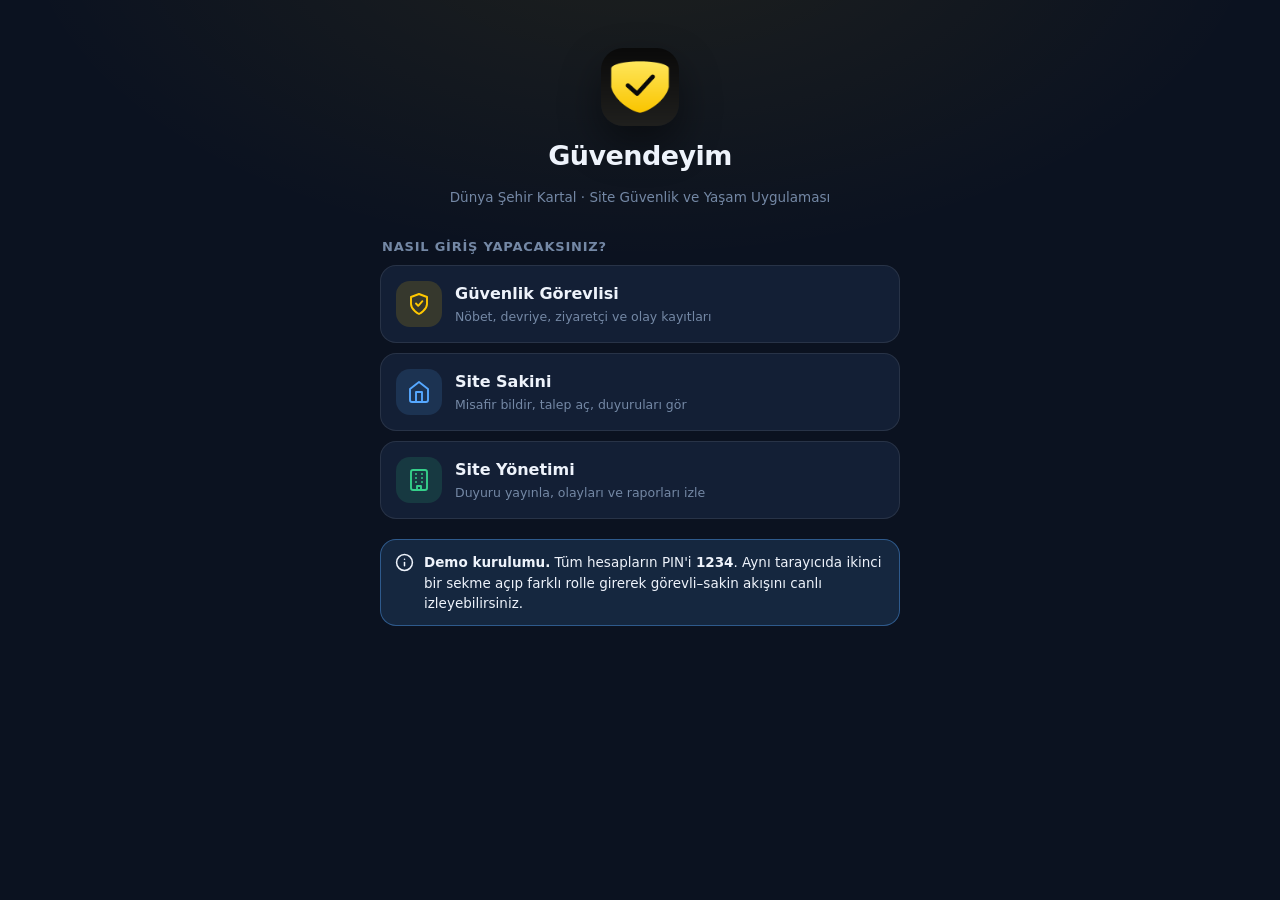
==== commit 00f0f0ae: "Güvendeyim: markayı değiştir, yönetim paneli ve yerel özelleştirme ekle Ürün adı "Güvendeyim" oldu; " ====
--- a/index.html
+++ b/index.html
@@ -6,7 +6,7 @@
       name="viewport"
       content="width=device-width, initial-scale=1, viewport-fit=cover, maximum-scale=5"
     />
-    <title>Nöbetçi — Site Güvenlik ve Yaşam Uygulaması</title>
+    <title>Güvendeyim — Site Güvenlik ve Yaşam Uygulaması</title>
     <meta
       name="description"
       content="Site güvenliği için mobil uygulama: nöbet ve devriye takibi, ziyaretçi ve kargo kaydı, olay bildirimi, acil çağrı, duyurular ve tesis rezervasyonu. Hem güvenlik görevlileri hem site sakinleri için."
@@ -19,11 +19,11 @@
     <link rel="apple-touch-icon" href="assets/apple-touch-icon.png" />
     <meta name="apple-mobile-web-app-capable" content="yes" />
     <meta name="apple-mobile-web-app-status-bar-style" content="black-translucent" />
-    <meta name="apple-mobile-web-app-title" content="Nöbetçi" />
+    <meta name="apple-mobile-web-app-title" content="Güvendeyim" />
     <meta name="mobile-web-app-capable" content="yes" />
 
     <meta property="og:type" content="website" />
-    <meta property="og:title" content="Nöbetçi — Site Güvenlik ve Yaşam Uygulaması" />
+    <meta property="og:title" content="Güvendeyim — Site Güvenlik ve Yaşam Uygulaması" />
     <meta
       property="og:description"
       content="Güvenlik kulübesi ve site sakinleri için tek uygulama: devriye, ziyaretçi, kargo, olay kaydı ve acil çağrı."
@@ -38,7 +38,7 @@
       <div class="login" id="boot">
         <div class="login__brand">
           <img src="assets/icon-192.png" alt="" width="78" height="78" />
-          <div class="login__name">Nöbetçi</div>
+          <div class="login__name">Güvendeyim</div>
           <div class="login__tag">Yükleniyor…</div>
         </div>
       </div>
@@ -46,7 +46,7 @@
 
     <noscript>
       <div style="padding: 24px; font-family: system-ui; color: #eef3fb">
-        <h1>Nöbetçi</h1>
+        <h1>Güvendeyim</h1>
         <p>
           Bu uygulamanın çalışması için JavaScript gerekir. Lütfen tarayıcı
           ayarlarınızdan JavaScript'i etkinleştirin.
--- a/css/app.css
+++ b/css/app.css
@@ -1,5 +1,5 @@
 /* ==========================================================================
-   Nöbetçi — Site Güvenlik & Yaşam Uygulaması
+   Güvendeyim — Site Güvenlik & Yaşam Uygulaması
    Design system: mobile-first, tek elle kullanım, gece vardiyası için koyu tema.
    ========================================================================== */
 
@@ -19,9 +19,9 @@
   --text-dim: #a9b8d0;
   --text-faint: #7488a5;
 
-  --accent: #ffb020;
-  --accent-ink: #2a1b00;
-  --accent-soft: rgba(255, 176, 32, 0.14);
+  --accent: #ffc800;
+  --accent-ink: #171200;
+  --accent-soft: rgba(255, 200, 0, 0.15);
 
   --info: #56a8ff;
   --info-soft: rgba(86, 168, 255, 0.14);
@@ -154,7 +154,7 @@
   body {
     background: radial-gradient(
         900px 500px at 50% -10%,
-        rgba(255, 176, 32, 0.07),
+        color-mix(in srgb, var(--accent) 8%, transparent),
         transparent 70%
       ),
       var(--bg);
@@ -1369,12 +1369,15 @@
   color: var(--ok);
 }
 .rolecard__title {
+  display: block;
   font-size: 16px;
   font-weight: 800;
 }
 .rolecard__desc {
+  display: block;
   font-size: 12.5px;
   color: var(--text-faint);
+  margin-top: 2px;
 }
 
 .pindots {
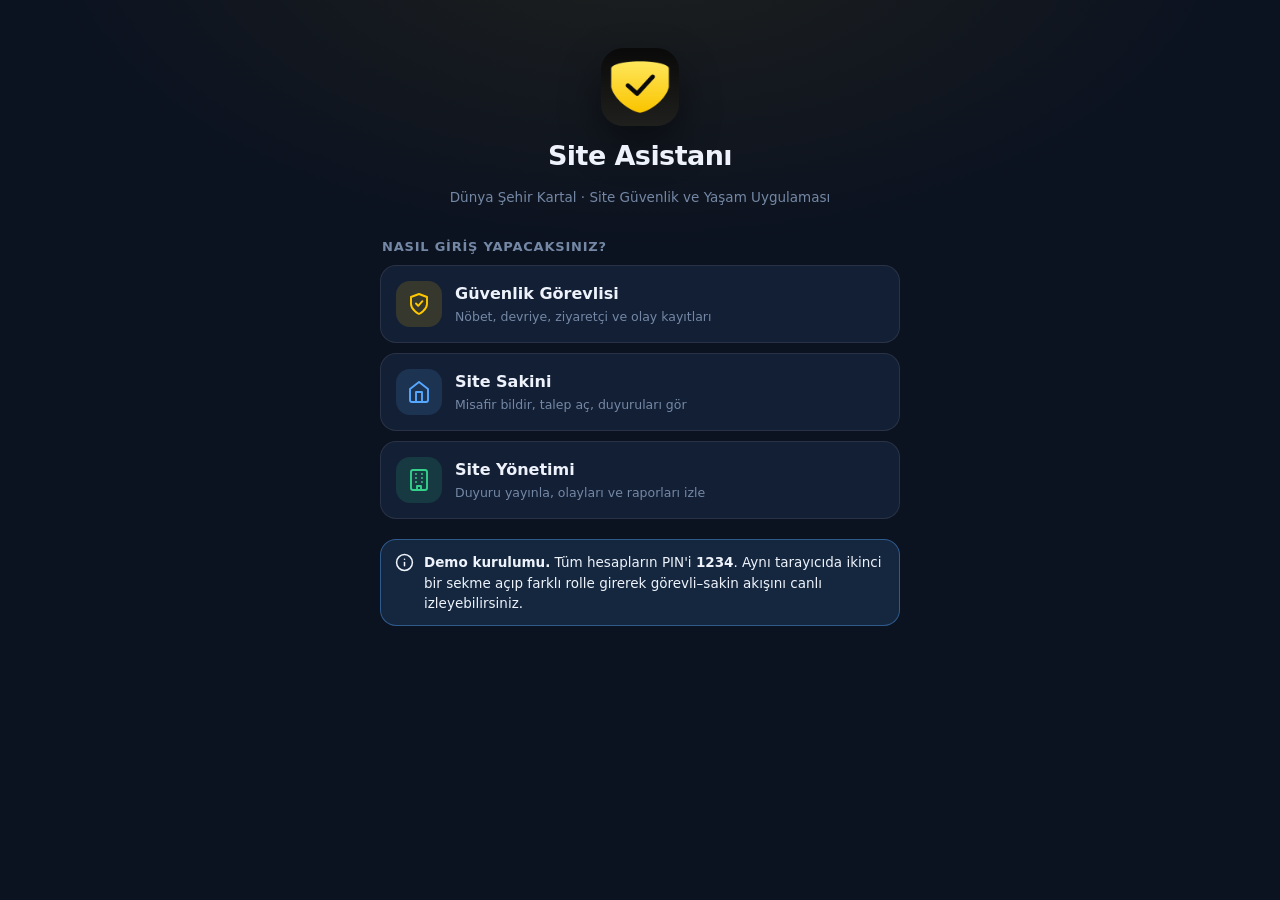
==== commit 8f537f3a: "Genel ürün adına geç, uygulama adını uygulama içinden özelleştirilebilir yap Ürün adı markaya bağlı " ====
--- a/index.html
+++ b/index.html
@@ -6,7 +6,7 @@
       name="viewport"
       content="width=device-width, initial-scale=1, viewport-fit=cover, maximum-scale=5"
     />
-    <title>Güvendeyim — Site Güvenlik ve Yaşam Uygulaması</title>
+    <title>Site Asistanı — Site Güvenlik ve Yaşam Uygulaması</title>
     <meta
       name="description"
       content="Site güvenliği için mobil uygulama: nöbet ve devriye takibi, ziyaretçi ve kargo kaydı, olay bildirimi, acil çağrı, duyurular ve tesis rezervasyonu. Hem güvenlik görevlileri hem site sakinleri için."
@@ -19,11 +19,11 @@
     <link rel="apple-touch-icon" href="assets/apple-touch-icon.png" />
     <meta name="apple-mobile-web-app-capable" content="yes" />
     <meta name="apple-mobile-web-app-status-bar-style" content="black-translucent" />
-    <meta name="apple-mobile-web-app-title" content="Güvendeyim" />
+    <meta name="apple-mobile-web-app-title" content="Site Asistanı" />
     <meta name="mobile-web-app-capable" content="yes" />
 
     <meta property="og:type" content="website" />
-    <meta property="og:title" content="Güvendeyim — Site Güvenlik ve Yaşam Uygulaması" />
+    <meta property="og:title" content="Site Asistanı — Site Güvenlik ve Yaşam Uygulaması" />
     <meta
       property="og:description"
       content="Güvenlik kulübesi ve site sakinleri için tek uygulama: devriye, ziyaretçi, kargo, olay kaydı ve acil çağrı."
@@ -38,7 +38,7 @@
       <div class="login" id="boot">
         <div class="login__brand">
           <img src="assets/icon-192.png" alt="" width="78" height="78" />
-          <div class="login__name">Güvendeyim</div>
+          <div class="login__name">Site Asistanı</div>
           <div class="login__tag">Yükleniyor…</div>
         </div>
       </div>
@@ -46,7 +46,7 @@
 
     <noscript>
       <div style="padding: 24px; font-family: system-ui; color: #eef3fb">
-        <h1>Güvendeyim</h1>
+        <h1>Site Asistanı</h1>
         <p>
           Bu uygulamanın çalışması için JavaScript gerekir. Lütfen tarayıcı
           ayarlarınızdan JavaScript'i etkinleştirin.
--- a/css/app.css
+++ b/css/app.css
@@ -1,5 +1,5 @@
 /* ==========================================================================
-   Güvendeyim — Site Güvenlik & Yaşam Uygulaması
+   Site Asistanı — Site Güvenlik & Yaşam Uygulaması
    Design system: mobile-first, tek elle kullanım, gece vardiyası için koyu tema.
    ========================================================================== */
 
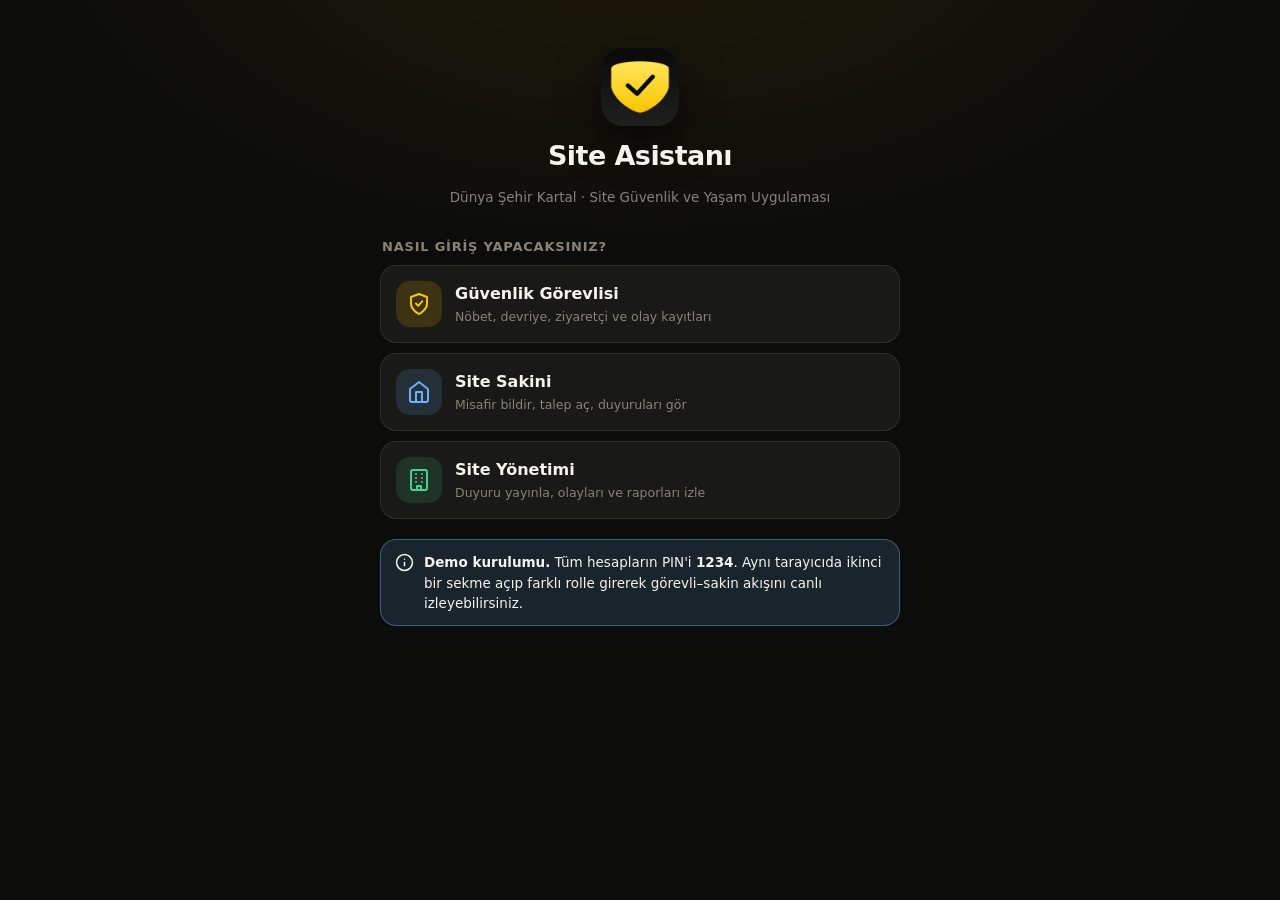
==== commit 8bedae88: "Uygulamayı siyah–sarıya çevir, CNAME'i kaldır - Koyu tema lacivert yüzeylerden nötr-sıcak siyahlara " ====
--- a/index.html
+++ b/index.html
@@ -11,7 +11,7 @@
       name="description"
       content="Site güvenliği için mobil uygulama: nöbet ve devriye takibi, ziyaretçi ve kargo kaydı, olay bildirimi, acil çağrı, duyurular ve tesis rezervasyonu. Hem güvenlik görevlileri hem site sakinleri için."
     />
-    <meta name="theme-color" content="#0b1220" />
+    <meta name="theme-color" content="#0c0c0b" />
     <meta name="color-scheme" content="dark light" />
 
     <link rel="manifest" href="manifest.webmanifest" />
--- a/css/app.css
+++ b/css/app.css
@@ -7,36 +7,37 @@
 :root {
   color-scheme: dark;
 
-  --bg: #0b1220;
-  --bg-elev: #111b2e;
-  --surface: #131f35;
-  --surface-2: #182741;
-  --surface-3: #1f3251;
+  /* Siyah–sarı kimlik: yüzeyler nötr-sıcak siyahlar, tek vurgu sarı. */
+  --bg: #0c0c0b;
+  --bg-elev: #141413;
+  --surface: #191917;
+  --surface-2: #21211e;
+  --surface-3: #2d2d29;
   --line: rgba(255, 255, 255, 0.09);
-  --line-strong: rgba(255, 255, 255, 0.16);
-
-  --text: #eef3fb;
-  --text-dim: #a9b8d0;
-  --text-faint: #7488a5;
+  --line-strong: rgba(255, 255, 255, 0.17);
+
+  --text: #f5f3ed;
+  --text-dim: #b5b1a6;
+  --text-faint: #87837a;
 
   --accent: #ffc800;
   --accent-ink: #171200;
   --accent-soft: rgba(255, 200, 0, 0.15);
 
-  --info: #56a8ff;
-  --info-soft: rgba(86, 168, 255, 0.14);
-  --ok: #35d08a;
-  --ok-soft: rgba(53, 208, 138, 0.14);
+  --info: #6ab4ff;
+  --info-soft: rgba(106, 180, 255, 0.14);
+  --ok: #48d495;
+  --ok-soft: rgba(72, 212, 149, 0.14);
   --warn: #ffb020;
   --warn-soft: rgba(255, 176, 32, 0.14);
-  --danger: #ff5b5b;
-  --danger-soft: rgba(255, 91, 91, 0.15);
+  --danger: #ff6161;
+  --danger-soft: rgba(255, 97, 97, 0.16);
 
   --radius: 16px;
   --radius-sm: 11px;
   --radius-lg: 24px;
-  --shadow: 0 18px 40px rgba(0, 0, 0, 0.45);
-  --shadow-sm: 0 6px 18px rgba(0, 0, 0, 0.3);
+  --shadow: 0 18px 40px rgba(0, 0, 0, 0.6);
+  --shadow-sm: 0 6px 18px rgba(0, 0, 0, 0.45);
 
   --tap: 48px;
   --safe-top: env(safe-area-inset-top, 0px);
@@ -50,16 +51,16 @@
 
 [data-theme="light"] {
   color-scheme: light;
-  --bg: #eef1f7;
+  --bg: #f2f1ec;
   --bg-elev: #ffffff;
   --surface: #ffffff;
-  --surface-2: #f3f5fa;
-  --surface-3: #e6eaf3;
-  --line: rgba(16, 28, 50, 0.1);
-  --line-strong: rgba(16, 28, 50, 0.2);
-  --text: #101c32;
-  --text-dim: #4a5c7a;
-  --text-faint: #74839c;
+  --surface-2: #f6f5f1;
+  --surface-3: #e9e7e0;
+  --line: rgba(26, 24, 18, 0.1);
+  --line-strong: rgba(26, 24, 18, 0.2);
+  --text: #1a1815;
+  --text-dim: #5a564d;
+  --text-faint: #837f75;
   --accent: #b06f00;
   --accent-ink: #fff6e3;
   --accent-soft: rgba(176, 111, 0, 0.12);
@@ -71,8 +72,8 @@
   --warn-soft: rgba(168, 106, 0, 0.12);
   --danger: #cc2626;
   --danger-soft: rgba(204, 38, 38, 0.1);
-  --shadow: 0 18px 40px rgba(16, 28, 50, 0.14);
-  --shadow-sm: 0 6px 18px rgba(16, 28, 50, 0.1);
+  --shadow: 0 18px 40px rgba(26, 24, 18, 0.14);
+  --shadow-sm: 0 6px 18px rgba(26, 24, 18, 0.1);
 }
 
 /* ---------- Reset ---------- */
@@ -1261,7 +1262,7 @@
   position: fixed;
   inset: 0;
   z-index: 90;
-  background: #2a0509;
+  background: #250406;
   color: #fff;
   display: flex;
   flex-direction: column;
